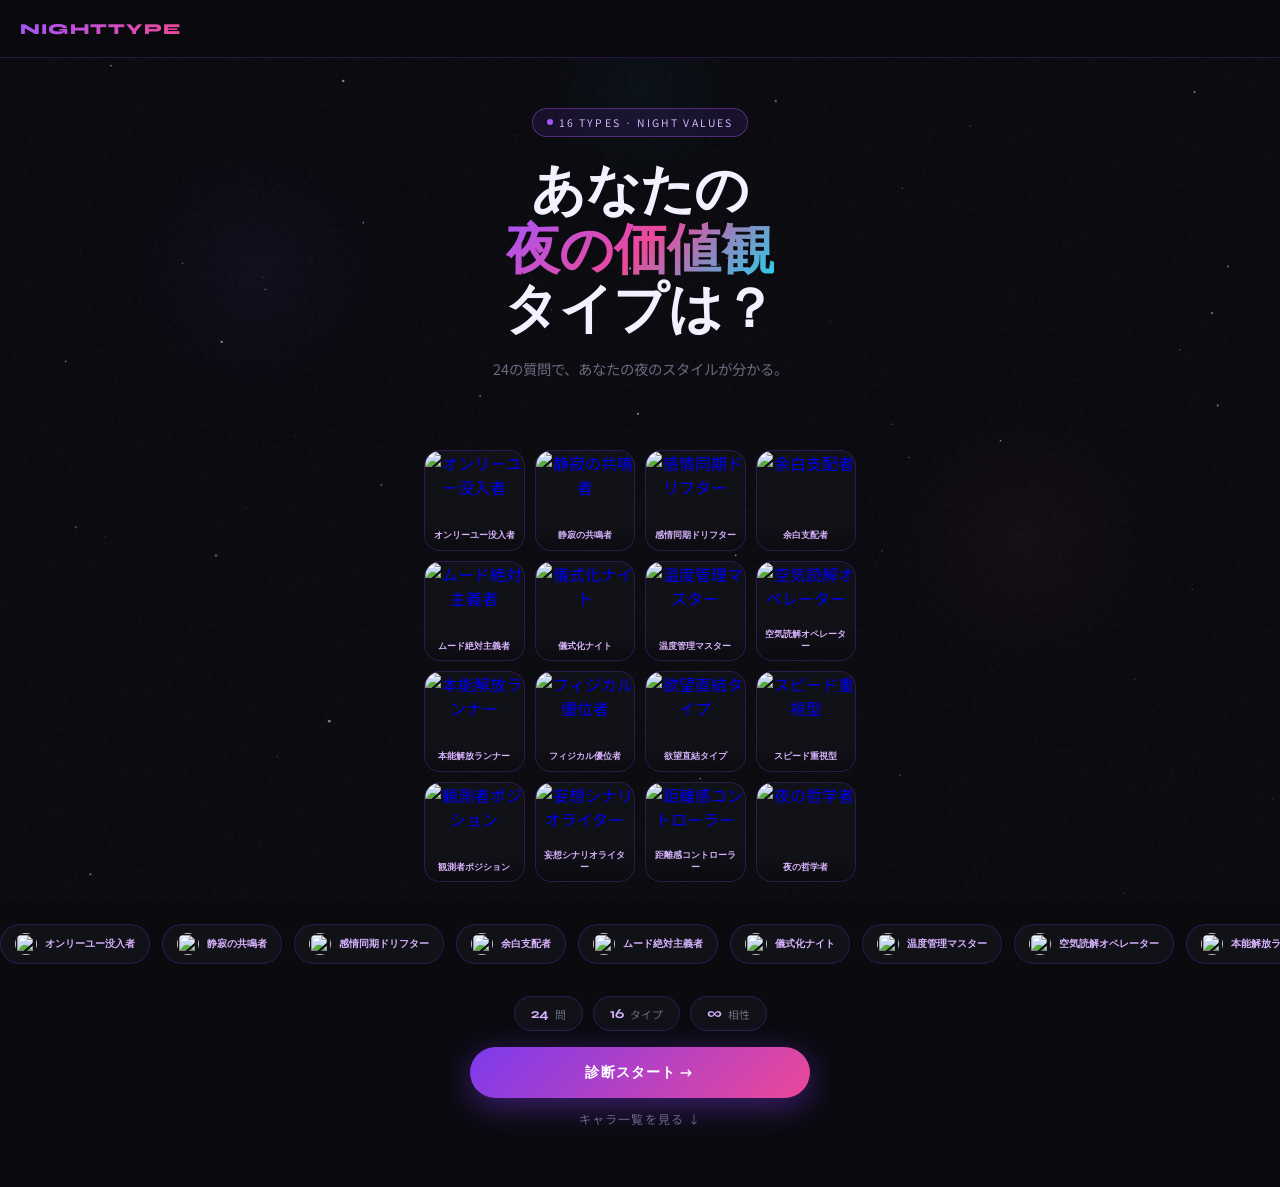
==== index.html @ 475c75c5 "Add files via upload" ====
<!DOCTYPE html>
<html lang="ja">
<head>
  <meta charset="UTF-8"/>
  <link rel="icon" href="./favicon.svg" type="image/svg+xml"/>

  <meta name="viewport" content="width=device-width, initial-scale=1.0"/>
  <title>ナイトタイプ診断</title>
    <!-- OGP -->
  <meta property="og:title" content="ナイトタイプ診断 | NightType"/>
  <meta property="og:description" content="24の質問であなたの夜のスタイルが分かる。16タイプの中からぴったりの答えを見つけよう。"/>
  <meta property="og:type" content="website"/>
  <meta property="og:url" content="https://nighttype.jp"/>
  <meta property="og:image" content="https://nighttype.jp/images/A1.png"/>
  <meta name="twitter:card" content="summary_large_image"/>
  <meta name="twitter:title" content="ナイトタイプ診断 | NightType"/>
  <meta name="twitter:description" content="24の質問であなたの夜のスタイルが分かる。"/>
  <meta name="twitter:image" content="https://nighttype.jp/images/A1.png"/>
  <link rel="stylesheet" href="./style.css"/>
  <style>
    /* ─ Hero layout ─ */
    .home-hero { padding: 32px 20px 0; text-align:center; display:flex; flex-direction:column; align-items:center; }

    /* ─ Floating chars grid behind hero ─ */
    .float-grid {
      display:grid; grid-template-columns:repeat(4,1fr); gap:10px;
      width:100%; max-width:440px; margin:28px auto 0; padding:0 4px;
    }
    .float-card {
      border-radius:16px; overflow:hidden; position:relative;
      border:1px solid var(--border);
      background:var(--surface);
      animation: floatUp 3s ease-in-out infinite;
      cursor:pointer; text-decoration:none;
      display:block;
    }
    .float-card:nth-child(2n)   { animation-delay:0.4s; }
    .float-card:nth-child(3n)   { animation-delay:0.8s; }
    .float-card:nth-child(4n)   { animation-delay:1.2s; }
    .float-card:nth-child(5n)   { animation-delay:0.6s; }
    .float-card:nth-child(7n)   { animation-delay:1.0s; }
    @keyframes floatUp {
      0%,100% { transform:translateY(0); }
      50%      { transform:translateY(-6px); }
    }
    .float-card img { width:100%; aspect-ratio:1/1; object-fit:cover; display:block; }
    .float-card .fc-icon { width:100%; aspect-ratio:1/1; display:flex; align-items:center; justify-content:center; font-size:2.2rem; background:var(--surface2); }
    .float-card .fc-overlay {
      position:absolute; bottom:0; left:0; right:0;
      padding:6px 6px 8px;
      background:linear-gradient(transparent, rgba(10,10,15,0.92));
    }
    .float-card .fc-name { font-family:'Syne',sans-serif; font-weight:700; font-size:0.55rem; color:var(--purple-ll); line-height:1.3; }
    .float-card:hover { border-color:var(--purple-l); transform:translateY(-8px) scale(1.03) !important; box-shadow:0 12px 28px rgba(124,58,237,0.4); transition:all 0.2s; }

    /* ─ Marquee strip ─ */
    .marquee-wrap { overflow:hidden; width:100%; margin:24px 0 0; }
    .marquee-track { display:flex; gap:12px; animation:marquee 24s linear infinite; width:max-content; }
    .marquee-wrap:hover .marquee-track { animation-play-state:paused; }
    @keyframes marquee { from{transform:translateX(0)} to{transform:translateX(-50%)} }
    .mq-chip {
      flex-shrink:0; display:flex; align-items:center; gap:8px;
      padding:8px 14px; border-radius:999px;
      background:var(--surface); border:1px solid var(--border);
      font-size:0.68rem; color:var(--muted); white-space:nowrap;
    }
    .mq-chip img { width:22px; height:22px; border-radius:50%; object-fit:cover; }
    .mq-chip span { font-family:'Syne',sans-serif; font-size:0.62rem; color:var(--purple-ll); font-weight:700; }

    /* ─ Bottom CTA ─ */
    .home-cta {
      padding:32px 20px 60px; display:flex; flex-direction:column; align-items:center; gap:12px;
    }
    .stat-row { display:flex; gap:10px; margin-bottom:4px; }
    .stat-pill {
      padding:8px 16px; border-radius:999px;
      background:var(--surface); border:1px solid var(--border);
      font-size:0.68rem; color:var(--muted); display:flex; align-items:center; gap:6px;
    }
    .stat-pill b { font-family:'Syne',sans-serif; color:var(--purple-ll); font-size:0.85rem; }
  </style>
  <!-- Google Analytics (GA_MEASUREMENT_IDをご自身のIDに置き換えてください) -->
  <script async src="https://www.googletagmanager.com/gtag/js?id=GA_MEASUREMENT_ID"></script>
  <script>
    window.dataLayer = window.dataLayer || [];
    function gtag(){dataLayer.push(arguments);}
    gtag('js', new Date());
    gtag('config', 'GA_MEASUREMENT_ID');
  </script>
</head>
<body>
<canvas id="bg-canvas"></canvas>
<div class="noise"></div>

<nav class="navbar">
  <a href="index.html" class="nav-logo">NightType</a>
  <button class="hamburger" id="hamburger"><span></span><span></span><span></span></button>
</nav>
<div class="drawer" id="drawer">
  <a href="index.html" class="active"><span class="icon">🏠</span>ホーム</a>
  <a href="quiz.html"><span class="icon">🌙</span>診断する</a>
  <a href="characters.html"><span class="icon">🎴</span>キャラ一覧</a>
  <a href="compat.html"><span class="icon">💜</span>相性チェック</a>
  <a href="matrix.html"><span class="icon">📊</span>相性マトリクス</a>
</div>
<div class="drawer-overlay" id="drawer-overlay"></div>

<div class="page">
  <!-- HERO -->
  <div class="home-hero">
    <div class="hero-badge" style="opacity:0;animation:popIn 0.6s ease 0.1s forwards">
      <div class="dot"></div>16 Types · Night Values
    </div>
    <h1 class="hero-title" style="opacity:0;animation:popIn 0.6s ease 0.25s forwards">
      あなたの<br><span class="grad">夜の価値観</span><br>タイプは？
    </h1>
    <p class="hero-sub" style="opacity:0;animation:popIn 0.6s ease 0.4s forwards">
      24の質問で、あなたの夜のスタイルが分かる。
    </p>

    <!-- 4×4 キャラグリッド -->
    <div class="float-grid" id="floatGrid" style="opacity:0;animation:popIn 0.7s ease 0.5s forwards"></div>
  </div>

  <!-- マーキー -->
  <div class="marquee-wrap" id="marqueeWrap" style="opacity:0;animation:popIn 0.6s ease 0.9s forwards"></div>

  <!-- CTA -->
  <div class="home-cta" style="opacity:0;animation:popIn 0.6s ease 1.0s forwards">
    <div class="stat-row">
      <div class="stat-pill"><b>24</b>問</div>
      <div class="stat-pill"><b>16</b>タイプ</div>
      <div class="stat-pill"><b>∞</b>相性</div>
    </div>
    <a href="quiz.html" class="hero-btn" style="width:100%;max-width:340px;text-align:center;display:block">
      診断スタート →
    </a>
    <a href="characters.html" style="font-size:0.75rem;color:var(--muted);text-decoration:none;letter-spacing:0.1em">
      キャラ一覧を見る ↓
    </a>
  </div>
</div>

<script src="./types.js"></script>
<script src="./common.js"></script>
<script>
const keys = Object.keys(types);

// 4×4 フロートグリッド（16枚全部）
const grid = document.getElementById('floatGrid');
keys.forEach(k => {
  const d = types[k];
  const a = document.createElement('a');
  a.className = 'float-card';
  a.href = 'characters.html#'+k;
  a.innerHTML = d.image
    ? `<img src="${d.image}" alt="${d.name}" loading="lazy"/>
       <div class="fc-overlay"><div class="fc-name">${d.name}</div></div>`
    : `<div class="fc-icon">${d.icon}</div>
       <div class="fc-overlay"><div class="fc-name">${d.name}</div></div>`;
  grid.appendChild(a);
});

// マーキー（2周）
const wrap = document.getElementById('marqueeWrap');
const track = document.createElement('div');
track.className = 'marquee-track';
[...keys,...keys].forEach(k => {
  const d = types[k];
  const chip = document.createElement('a');
  chip.className = 'mq-chip';
  chip.href = 'characters.html#'+k;
  chip.style.textDecoration = 'none';
  chip.innerHTML = d.image
    ? `<img src="${d.image}" alt=""><span>${d.name}</span>`
    : `<span style="font-size:1rem">${d.icon}</span><span>${d.name}</span>`;
  track.appendChild(chip);
});
wrap.appendChild(track);
</script>
</body>
</html>
---- style.css ----
@import url('https://fonts.googleapis.com/css2?family=Syne:wght@400;600;700;800&family=Noto+Sans+JP:wght@300;400;500&display=swap');

*, *::before, *::after { box-sizing: border-box; margin: 0; padding: 0; }

:root {
  --bg:       #0a0a0f;
  --surface:  #111118;
  --surface2: #18181f;
  --purple:   #7c3aed;
  --purple-l: #a855f7;
  --purple-ll:#d8b4fe;
  --pink:     #ec4899;
  --pink-l:   #f9a8d4;
  --cyan:     #22d3ee;
  --white:    #f4f0ff;
  --muted:    #6b6880;
  --border:   rgba(124,58,237,0.25);
  --glow:     rgba(124,58,237,0.35);
}

html, body { height: 100%; scroll-behavior: smooth; }

body {
  font-family: 'Noto Sans JP', sans-serif;
  background: var(--bg);
  color: var(--white);
  min-height: 100vh;
  overflow-x: hidden;
}

/* ── Scrollbar ── */
::-webkit-scrollbar { width: 4px; }
::-webkit-scrollbar-track { background: var(--bg); }
::-webkit-scrollbar-thumb { background: var(--purple); border-radius: 2px; }

/* ── Canvas BG ── */
#bg-canvas {
  position: fixed; inset: 0; z-index: 0; pointer-events: none;
}

/* ── Noise overlay ── */
.noise {
  position: fixed; inset: 0; z-index: 1; pointer-events: none; opacity: 0.03;
  background-image: url("data:image/svg+xml,%3Csvg viewBox='0 0 200 200' xmlns='http://www.w3.org/2000/svg'%3E%3Cfilter id='n'%3E%3CfeTurbulence type='fractalNoise' baseFrequency='0.9' numOctaves='4' stitchTiles='stitch'/%3E%3C/filter%3E%3Crect width='100%25' height='100%25' filter='url(%23n)'/%3E%3C/svg%3E");
}

/* ════════════════════════════
   NAVBAR
════════════════════════════ */
.navbar {
  position: fixed; top: 0; left: 0; right: 0; z-index: 100;
  display: flex; align-items: center; justify-content: space-between;
  padding: 0 20px; height: 58px;
  background: rgba(10,10,15,0.85);
  backdrop-filter: blur(16px);
  border-bottom: 1px solid var(--border);
}

.nav-logo {
  font-family: 'Syne', sans-serif; font-weight: 800; font-size: 0.95rem;
  letter-spacing: 0.08em; text-transform: uppercase;
  background: linear-gradient(90deg, var(--purple-l), var(--pink));
  -webkit-background-clip: text; -webkit-text-fill-color: transparent;
  text-decoration: none;
}

.hamburger {
  display: flex; flex-direction: column; justify-content: center; gap: 5px;
  width: 36px; height: 36px; cursor: pointer; padding: 4px;
  background: none; border: none;
}
.hamburger span {
  display: block; height: 2px; border-radius: 2px;
  background: var(--purple-ll);
  transition: all 0.3s ease;
  transform-origin: center;
}
.hamburger.open span:nth-child(1) { transform: translateY(7px) rotate(45deg); }
.hamburger.open span:nth-child(2) { opacity: 0; transform: scaleX(0); }
.hamburger.open span:nth-child(3) { transform: translateY(-7px) rotate(-45deg); }

/* Drawer */
.drawer {
  position: fixed; top: 58px; right: 0; bottom: 0;
  width: min(280px, 80vw); z-index: 99;
  background: rgba(17,17,24,0.97);
  backdrop-filter: blur(20px);
  border-left: 1px solid var(--border);
  transform: translateX(100%);
  transition: transform 0.35s cubic-bezier(0.4,0,0.2,1);
  padding: 32px 24px;
  display: flex; flex-direction: column; gap: 8px;
}
.drawer.open { transform: translateX(0); }
.drawer-overlay {
  position: fixed; inset: 0; z-index: 98; background: rgba(0,0,0,0.5);
  opacity: 0; pointer-events: none; transition: opacity 0.3s;
}
.drawer-overlay.open { opacity: 1; pointer-events: all; }

.drawer a {
  display: flex; align-items: center; gap: 12px;
  padding: 14px 16px; border-radius: 10px;
  font-family: 'Syne', sans-serif; font-weight: 600; font-size: 0.9rem;
  letter-spacing: 0.05em; color: var(--white); text-decoration: none;
  transition: all 0.2s;
}
.drawer a:hover, .drawer a.active {
  background: rgba(124,58,237,0.2); color: var(--purple-ll);
}
.drawer a .icon { font-size: 1.1rem; width: 24px; text-align: center; }

/* ════════════════════════════
   PAGE WRAPPER
════════════════════════════ */
.page {
  position: relative; z-index: 2;
  padding-top: 58px; min-height: 100vh;
}

/* ════════════════════════════
   HOME PAGE
════════════════════════════ */
.home-hero {
  display: flex; flex-direction: column; align-items: center; justify-content: center;
  min-height: calc(100vh - 58px);
  padding: 40px 24px; text-align: center;
}

.hero-badge {
  display: inline-flex; align-items: center; gap: 6px;
  padding: 6px 14px; border-radius: 999px;
  border: 1px solid rgba(168,85,247,0.4);
  background: rgba(124,58,237,0.12);
  font-size: 0.65rem; letter-spacing: 0.2em; text-transform: uppercase;
  color: var(--purple-ll); margin-bottom: 24px;
  opacity: 0; animation: popIn 0.6s ease 0.2s forwards;
}
.hero-badge .dot {
  width: 6px; height: 6px; border-radius: 50%; background: var(--purple-l);
  animation: pulse 2s infinite;
}

.hero-title {
  font-family: 'Syne', sans-serif; font-weight: 800;
  font-size: clamp(2.2rem, 8vw, 3.4rem); line-height: 1.1;
  letter-spacing: -0.01em; margin-bottom: 16px;
  opacity: 0; animation: popIn 0.6s ease 0.35s forwards;
}
.hero-title .grad {
  background: linear-gradient(135deg, var(--purple-l) 0%, var(--pink) 50%, var(--cyan) 100%);
  -webkit-background-clip: text; -webkit-text-fill-color: transparent;
}

.hero-sub {
  font-size: 0.9rem; line-height: 1.8; color: var(--muted);
  max-width: 320px; margin-bottom: 40px;
  opacity: 0; animation: popIn 0.6s ease 0.5s forwards;
}

.hero-btn {
  display: inline-block; padding: 16px 40px; border-radius: 999px;
  background: linear-gradient(135deg, var(--purple), var(--pink));
  color: #fff; font-family: 'Syne', sans-serif; font-weight: 700;
  font-size: 0.9rem; letter-spacing: 0.08em; text-decoration: none;
  box-shadow: 0 8px 32px rgba(124,58,237,0.45);
  transition: all 0.25s ease;
  opacity: 0; animation: popIn 0.6s ease 0.65s forwards;
}
.hero-btn:hover {
  transform: translateY(-3px);
  box-shadow: 0 14px 40px rgba(124,58,237,0.6);
}

.hero-cards {
  display: flex; gap: 12px; margin-top: 48px; flex-wrap: wrap; justify-content: center;
  opacity: 0; animation: popIn 0.6s ease 0.8s forwards;
}
.hero-card {
  padding: 14px 18px; border-radius: 14px;
  background: var(--surface); border: 1px solid var(--border);
  font-size: 0.75rem; color: var(--muted);
  display: flex; align-items: center; gap: 8px;
}
.hero-card .num {
  font-family: 'Syne', sans-serif; font-weight: 700; font-size: 1.1rem; color: var(--purple-ll);
}

/* ════════════════════════════
   QUIZ PAGE
════════════════════════════ */
.quiz-wrap {
  max-width: 480px; margin: 0 auto;
  padding: 32px 20px 60px;
  display: flex; flex-direction: column; align-items: center;
}

.quiz-header {
  width: 100%; margin-bottom: 28px;
  opacity: 0; animation: popIn 0.5s ease 0.1s forwards;
}

.progress-top {
  display: flex; justify-content: space-between; align-items: center;
  font-size: 0.65rem; letter-spacing: 0.15em; text-transform: uppercase;
  color: var(--muted); margin-bottom: 10px;
}
.progress-num { font-family: 'Syne', sans-serif; color: var(--purple-ll); font-weight: 700; }

.progress-bar {
  width: 100%; height: 3px; background: rgba(255,255,255,0.06); border-radius: 999px; overflow: hidden;
}
.progress-fill {
  height: 100%;
  background: linear-gradient(90deg, var(--purple), var(--pink));
  border-radius: 999px;
  transition: width 0.5s cubic-bezier(0.4,0,0.2,1);
  position: relative;
}
.progress-fill::after {
  content: ''; position: absolute; right: 0; top: 50%; transform: translateY(-50%);
  width: 8px; height: 8px; border-radius: 50%;
  background: var(--pink);
  box-shadow: 0 0 10px var(--pink);
}

.q-card {
  width: 100%; border-radius: 20px;
  background: var(--surface);
  border: 1px solid var(--border);
  padding: 32px 24px; position: relative; overflow: hidden;
  opacity: 0; animation: popIn 0.5s ease 0.25s forwards;
}
.q-card::before {
  content: ''; position: absolute; top: 0; left: 0; right: 0; height: 2px;
  background: linear-gradient(90deg, var(--purple), var(--pink), var(--cyan));
}

.q-tag {
  display: inline-block; padding: 4px 10px; border-radius: 999px;
  background: rgba(124,58,237,0.18); border: 1px solid rgba(168,85,247,0.3);
  font-size: 0.6rem; letter-spacing: 0.2em; text-transform: uppercase;
  color: var(--purple-ll); margin-bottom: 18px;
}

#question {
  font-size: 1.15rem; line-height: 1.85; font-weight: 400; letter-spacing: 0.02em;
}

.q-deco {
  position: absolute; bottom: -20px; right: -20px;
  width: 100px; height: 100px; border-radius: 50%;
  background: radial-gradient(circle, rgba(124,58,237,0.12), transparent 70%);
  pointer-events: none;
}

.btn-group {
  width: 100%; display: flex; flex-direction: column; gap: 12px; margin-top: 20px;
  opacity: 0; animation: popIn 0.5s ease 0.4s forwards;
}

.btn-yes, .btn-no {
  width: 100%; padding: 18px; border-radius: 14px; border: none; cursor: pointer;
  font-family: 'Syne', sans-serif; font-weight: 700; font-size: 0.85rem;
  letter-spacing: 0.06em; transition: all 0.22s ease; position: relative; overflow: hidden;
}
.btn-yes {
  background: linear-gradient(135deg, var(--purple), var(--pink));
  color: #fff;
  box-shadow: 0 6px 24px rgba(124,58,237,0.4);
}
.btn-yes:hover { transform: translateY(-2px); box-shadow: 0 10px 32px rgba(124,58,237,0.55); }
.btn-no {
  background: var(--surface2); color: var(--muted);
  border: 1px solid rgba(255,255,255,0.08);
}
.btn-no:hover { color: var(--white); border-color: rgba(255,255,255,0.2); transform: translateY(-2px); }

/* ════════════════════════════
   RESULT PAGE
════════════════════════════ */
.result-wrap {
  max-width: 480px; margin: 0 auto;
  padding: 32px 20px 80px;
  display: flex; flex-direction: column; align-items: center;
}

.result-eyebrow {
  font-size: 0.62rem; letter-spacing: 0.3em; text-transform: uppercase;
  color: var(--purple-ll); margin-bottom: 20px;
  opacity: 0; animation: popIn 0.6s ease 0.1s forwards;
}

.result-illust {
  width: 140px; height: 140px; border-radius: 50%;
  display: flex; align-items: center; justify-content: center;
  font-size: 4.5rem; margin-bottom: 24px;
  border: 2px solid var(--border);
  background: radial-gradient(circle at 30% 30%, rgba(124,58,237,0.3), rgba(10,10,15,0.8));
  box-shadow: 0 0 40px rgba(124,58,237,0.3), inset 0 0 30px rgba(168,85,247,0.1);
  opacity: 0; animation: popIn 0.7s cubic-bezier(0.34,1.56,0.64,1) 0.3s forwards;
}

.result-card {
  width: 100%; border-radius: 20px;
  background: var(--surface); border: 1px solid var(--border);
  padding: 28px 22px; position: relative; overflow: hidden;
  opacity: 0; animation: popIn 0.6s ease 0.5s forwards;
}
.result-card::before {
  content: ''; position: absolute; top: 0; left: 0; right: 0; height: 2px;
  background: linear-gradient(90deg, var(--purple), var(--pink), var(--cyan));
}

.result-type-label { font-size: 0.6rem; letter-spacing: 0.25em; text-transform: uppercase; color: var(--muted); margin-bottom: 8px; }
.result-type-name {
  font-family: 'Syne', sans-serif; font-weight: 800;
  font-size: 1.9rem; line-height: 1.15; letter-spacing: -0.01em;
  background: linear-gradient(135deg, var(--purple-ll), var(--pink-l));
  -webkit-background-clip: text; -webkit-text-fill-color: transparent;
  margin-bottom: 16px;
}
.result-desc {
  font-size: 0.88rem; line-height: 1.85; color: #9d99b0;
  padding-top: 16px; border-top: 1px solid rgba(255,255,255,0.05);
}

.compat-block {
  width: 100%; margin-top: 16px; border-radius: 16px;
  background: var(--surface); border: 1px solid var(--border);
  padding: 20px 20px; overflow: hidden;
  opacity: 0; animation: popIn 0.6s ease 0.7s forwards;
}
.compat-title {
  font-family: 'Syne', sans-serif; font-size: 0.7rem; font-weight: 700;
  letter-spacing: 0.18em; text-transform: uppercase; margin-bottom: 14px;
  display: flex; align-items: center; gap: 8px;
}
.compat-title .dot-good { width: 8px; height: 8px; border-radius: 50%; background: var(--purple-l); box-shadow: 0 0 8px var(--purple); }
.compat-title .dot-bad  { width: 8px; height: 8px; border-radius: 50%; background: var(--pink); box-shadow: 0 0 8px var(--pink); }

.compat-list { list-style: none; display: flex; flex-direction: column; gap: 8px; }
.compat-list li {
  padding: 10px 14px; border-radius: 10px;
  background: var(--surface2); font-size: 0.82rem;
  display: flex; align-items: center; gap: 10px;
}
.compat-list li .ci { font-size: 1.1rem; }
.compat-list.good li { border-left: 3px solid var(--purple-l); }
.compat-list.bad  li { border-left: 3px solid var(--pink); }

.result-actions {
  width: 100%; display: flex; flex-direction: column; gap: 10px; margin-top: 16px;
  opacity: 0; animation: popIn 0.6s ease 0.9s forwards;
}
.btn-retry {
  width: 100%; padding: 17px; border-radius: 14px; border: 1px solid var(--border);
  background: transparent; color: var(--purple-ll);
  font-family: 'Syne', sans-serif; font-weight: 700; font-size: 0.82rem;
  letter-spacing: 0.08em; cursor: pointer; transition: all 0.22s;
}
.btn-retry:hover { background: rgba(124,58,237,0.15); transform: translateY(-1px); }

.btn-compat {
  width: 100%; padding: 17px; border-radius: 14px; border: none;
  background: linear-gradient(135deg, var(--purple), var(--pink));
  color: #fff; font-family: 'Syne', sans-serif; font-weight: 700;
  font-size: 0.82rem; letter-spacing: 0.08em; cursor: pointer;
  box-shadow: 0 6px 24px rgba(124,58,237,0.4); transition: all 0.22s;
  text-decoration: none; display: block; text-align: center;
}
.btn-compat:hover { transform: translateY(-2px); box-shadow: 0 10px 32px rgba(124,58,237,0.55); }

/* ════════════════════════════
   COMPAT PAGE
════════════════════════════ */
.compat-page {
  max-width: 480px; margin: 0 auto; padding: 32px 20px 80px;
}

.page-header {
  text-align: center; margin-bottom: 32px;
  opacity: 0; animation: popIn 0.6s ease 0.1s forwards;
}
.page-header h1 {
  font-family: 'Syne', sans-serif; font-weight: 800; font-size: 1.7rem;
  background: linear-gradient(135deg, var(--purple-l), var(--pink));
  -webkit-background-clip: text; -webkit-text-fill-color: transparent;
  margin-bottom: 8px;
}
.page-header p { font-size: 0.82rem; color: var(--muted); line-height: 1.7; }

.selector-label {
  font-size: 0.62rem; letter-spacing: 0.2em; text-transform: uppercase;
  color: var(--purple-ll); margin-bottom: 12px;
  opacity: 0; animation: popIn 0.6s ease 0.25s forwards;
}

.type-grid {
  display: grid; grid-template-columns: repeat(2, 1fr); gap: 10px; margin-bottom: 24px;
  opacity: 0; animation: popIn 0.6s ease 0.35s forwards;
}
.type-btn {
  padding: 14px 12px; border-radius: 12px; border: 1px solid var(--border);
  background: var(--surface); cursor: pointer; transition: all 0.2s;
  text-align: left; color: var(--white);
}
.type-btn:hover { border-color: var(--purple-l); background: rgba(124,58,237,0.12); }
.type-btn.selected { border-color: var(--purple-l); background: rgba(124,58,237,0.2); box-shadow: 0 0 16px rgba(124,58,237,0.25); }
.type-btn .tb-icon { font-size: 1.5rem; margin-bottom: 6px; display: block; }
.type-btn .tb-name { font-family: 'Syne', sans-serif; font-weight: 700; font-size: 0.78rem; display: block; margin-bottom: 2px; }
.type-btn .tb-desc { font-size: 0.68rem; color: var(--muted); line-height: 1.4; }

.compat-result {
  border-radius: 20px; background: var(--surface); border: 1px solid var(--border);
  padding: 24px 20px; display: none;
  opacity: 0; animation: popIn 0.5s ease forwards;
}
.compat-result.show { display: block; }
.compat-result::before {
  content: ''; display: block; height: 2px; margin: -24px -20px 20px;
  background: linear-gradient(90deg, var(--purple), var(--pink), var(--cyan));
}

.cr-pair {
  display: flex; align-items: center; justify-content: center; gap: 16px;
  margin-bottom: 20px;
}
.cr-type {
  display: flex; flex-direction: column; align-items: center; gap: 6px;
}
.cr-type .icon { font-size: 2.2rem; }
.cr-type .name { font-family: 'Syne', sans-serif; font-size: 0.72rem; font-weight: 700; color: var(--purple-ll); text-align: center; }
.cr-arrow { font-size: 1.4rem; color: var(--pink); }

.cr-score {
  text-align: center; margin-bottom: 20px;
}
.cr-score .hearts { font-size: 1.6rem; letter-spacing: 4px; margin-bottom: 6px; }
.cr-score .label {
  font-family: 'Syne', sans-serif; font-size: 0.7rem; letter-spacing: 0.15em;
  text-transform: uppercase; color: var(--muted);
}

.cr-comment {
  font-size: 0.85rem; line-height: 1.8; color: #9d99b0;
  padding: 16px; border-radius: 12px; background: var(--surface2);
  border-left: 3px solid var(--purple);
}

/* ════════════════════════════
   ANIMATIONS
════════════════════════════ */
@keyframes popIn {
  from { opacity: 0; transform: translateY(16px); }
  to   { opacity: 1; transform: translateY(0); }
}
@keyframes pulse {
  0%,100% { opacity: 1; transform: scale(1); }
  50%      { opacity: 0.5; transform: scale(0.8); }
}

.q-exit  { animation: qExit 0.2s ease forwards !important; }
.q-enter { animation: qEnter 0.28s ease forwards !important; }
@keyframes qExit  { to { opacity: 0; transform: translateX(-14px) scale(0.97); } }
@keyframes qEnter { from { opacity: 0; transform: translateX(14px) scale(0.97); } to { opacity: 1; transform: translateX(0) scale(1); } }

/* ════════════════════════════
   MOBILE
════════════════════════════ */
@media (max-width: 400px) {
  .hero-title { font-size: 2rem; }
  .type-grid { grid-template-columns: 1fr; }
}
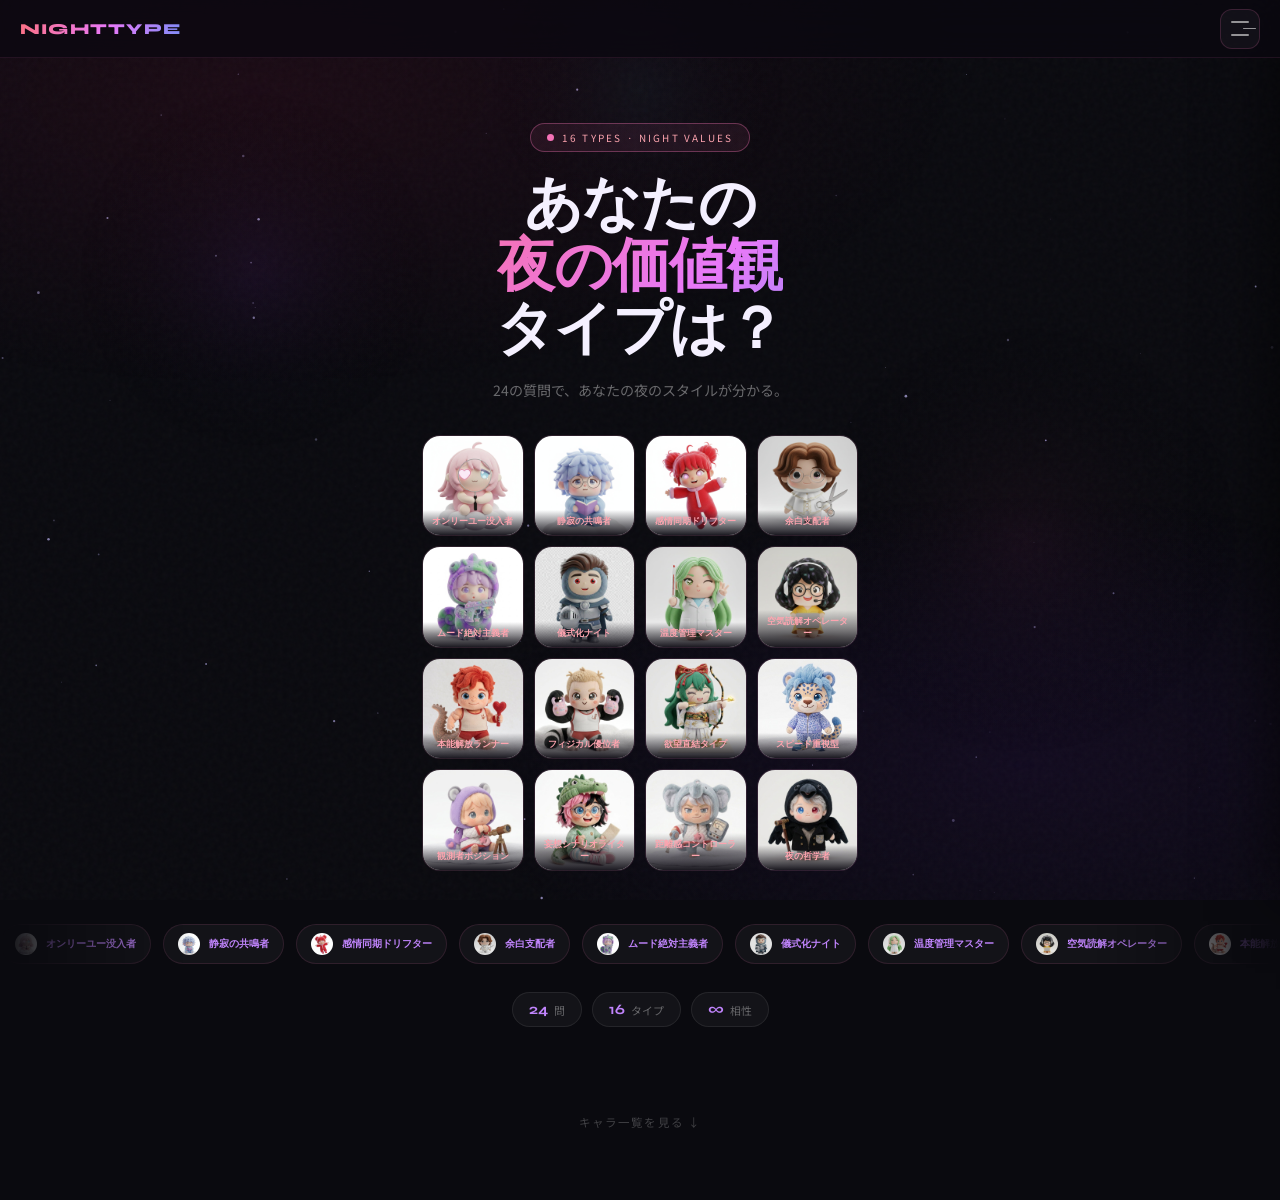
==== commit 7cbd0cfc: "Blue tones for NO buttons + center tap neutral + index dynamic quiz.html: - sb-1 (全く違う): indigo/blue" ====
--- a/index.html
+++ b/index.html
@@ -3,93 +3,249 @@
 <head>
   <meta charset="UTF-8"/>
   <link rel="icon" href="./favicon.svg" type="image/svg+xml"/>
-
   <meta name="viewport" content="width=device-width, initial-scale=1.0"/>
   <title>ナイトタイプ診断</title>
-    <!-- OGP -->
   <meta property="og:title" content="ナイトタイプ診断 | NightType"/>
   <meta property="og:description" content="24の質問であなたの夜のスタイルが分かる。16タイプの中からぴったりの答えを見つけよう。"/>
   <meta property="og:type" content="website"/>
-  <meta property="og:url" content="https://nighttype.jp"/>
   <meta property="og:image" content="https://nighttype.jp/images/A1.png"/>
   <meta name="twitter:card" content="summary_large_image"/>
-  <meta name="twitter:title" content="ナイトタイプ診断 | NightType"/>
-  <meta name="twitter:description" content="24の質問であなたの夜のスタイルが分かる。"/>
-  <meta name="twitter:image" content="https://nighttype.jp/images/A1.png"/>
   <link rel="stylesheet" href="./style.css"/>
   <style>
-    /* ─ Hero layout ─ */
-    .home-hero { padding: 32px 20px 0; text-align:center; display:flex; flex-direction:column; align-items:center; }
-
-    /* ─ Floating chars grid behind hero ─ */
+    /* ══ トップページ専用 ══ */
+
+    /* ── 背景 ── */
+    body { overflow-x: hidden; }
+    #bg-canvas { position:fixed;inset:0;z-index:0;pointer-events:none; }
+
+    /* 流れる光波 */
+    .flow-layer {
+      position: fixed; inset: 0; z-index: 0; pointer-events: none;
+      background:
+        radial-gradient(ellipse 100% 60% at 20% 10%, rgba(180,20,80,0.1) 0%, transparent 55%),
+        radial-gradient(ellipse 80%  55% at 80% 85%, rgba(90,20,180,0.1) 0%, transparent 55%);
+      animation: flowShift 12s ease-in-out infinite alternate;
+    }
+    @keyframes flowShift {
+      0%   { transform: scale(1)   translateY(0px);   opacity: 0.8; }
+      50%  { transform: scale(1.06) translateY(-18px); opacity: 1;   }
+      100% { transform: scale(0.98) translateY(10px);  opacity: 0.9; }
+    }
+
+    /* ── ナビ ── */
+    .navbar {
+      position:fixed;top:0;left:0;right:0;z-index:100;
+      display:flex;align-items:center;justify-content:space-between;
+      padding:0 20px;height:58px;
+      background:rgba(10,8,16,0.7);
+      backdrop-filter:blur(20px);
+      border-bottom:1px solid rgba(244,114,182,0.1);
+    }
+    .nav-logo {
+      font-family:'Syne',sans-serif;font-weight:800;font-size:0.95rem;
+      letter-spacing:0.08em;text-transform:uppercase;
+      background:linear-gradient(100deg,#fb7185,#e879f9 55%,#818cf8);
+      -webkit-background-clip:text;-webkit-text-fill-color:transparent;
+      text-decoration:none;
+    }
+
+    /* ── ページ本体 ── */
+    .page { position:relative;z-index:2;padding-top:58px;min-height:100vh; }
+
+    /* ── HERO ── */
+    .home-hero {
+      padding: 36px 20px 0;
+      text-align: center;
+      display: flex; flex-direction: column; align-items: center;
+    }
+
+    /* LIVE バッジ */
+    .hero-badge {
+      display:inline-flex;align-items:center;gap:8px;
+      padding:6px 16px;border-radius:999px;
+      border:1px solid rgba(244,114,182,0.35);
+      background:rgba(244,114,182,0.08);
+      font-size:0.62rem;letter-spacing:0.22em;text-transform:uppercase;
+      color:#fda4af;margin-bottom:22px;
+      opacity:0;animation:slideUp 0.7s cubic-bezier(0.4,0,0.2,1) 0.1s forwards;
+    }
+    .badge-pulse {
+      width:7px;height:7px;border-radius:50%;
+      background:#f472b6;
+      box-shadow:0 0 0 0 rgba(244,114,182,0.7);
+      animation:badgePulse 1.6s ease-in-out infinite;
+    }
+    @keyframes badgePulse{
+      0%  { box-shadow:0 0 0 0   rgba(244,114,182,0.7); transform:scale(1);   }
+      50% { box-shadow:0 0 0 8px rgba(244,114,182,0);   transform:scale(1.15);}
+      100%{ box-shadow:0 0 0 0   rgba(244,114,182,0);   transform:scale(1);   }
+    }
+
+    /* タイトル */
+    .hero-title {
+      font-family:'Syne',sans-serif;font-weight:800;
+      font-size:clamp(2.3rem,9vw,3.6rem);line-height:1.08;
+      letter-spacing:-0.02em;margin-bottom:16px;
+      opacity:0;animation:slideUp 0.7s cubic-bezier(0.4,0,0.2,1) 0.25s forwards;
+    }
+    .hero-title .grad {
+      background:linear-gradient(135deg,#f472b6 0%,#e879f9 40%,#818cf8 80%,#38bdf8 100%);
+      background-size:200% auto;
+      -webkit-background-clip:text;-webkit-text-fill-color:transparent;
+      animation:titleGrad 5s linear infinite;
+    }
+    @keyframes titleGrad{ 0%{background-position:0%} 100%{background-position:200%} }
+
+    .hero-sub {
+      font-size:0.88rem;line-height:1.85;
+      color:rgba(255,255,255,0.38);
+      max-width:300px;margin-bottom:32px;
+      opacity:0;animation:slideUp 0.7s cubic-bezier(0.4,0,0.2,1) 0.38s forwards;
+    }
+
+    @keyframes slideUp {
+      from{ opacity:0;transform:translateY(22px); }
+      to{   opacity:1;transform:translateY(0);    }
+    }
+
+    /* ── キャラグリッド ── */
     .float-grid {
-      display:grid; grid-template-columns:repeat(4,1fr); gap:10px;
-      width:100%; max-width:440px; margin:28px auto 0; padding:0 4px;
+      display:grid;grid-template-columns:repeat(4,1fr);gap:10px;
+      width:100%;max-width:440px;margin:0 auto 0;padding:0 2px;
+      opacity:0;animation:slideUp 0.8s cubic-bezier(0.4,0,0.2,1) 0.5s forwards;
     }
     .float-card {
-      border-radius:16px; overflow:hidden; position:relative;
-      border:1px solid var(--border);
-      background:var(--surface);
-      animation: floatUp 3s ease-in-out infinite;
-      cursor:pointer; text-decoration:none;
-      display:block;
-    }
-    .float-card:nth-child(2n)   { animation-delay:0.4s; }
-    .float-card:nth-child(3n)   { animation-delay:0.8s; }
-    .float-card:nth-child(4n)   { animation-delay:1.2s; }
-    .float-card:nth-child(5n)   { animation-delay:0.6s; }
-    .float-card:nth-child(7n)   { animation-delay:1.0s; }
+      border-radius:18px;overflow:hidden;position:relative;
+      border:1px solid rgba(244,114,182,0.1);
+      background:rgba(255,255,255,0.04);
+      animation:floatUp 4s ease-in-out infinite;
+      cursor:pointer;text-decoration:none;display:block;
+      transition:transform 0.25s cubic-bezier(0.34,1.56,0.64,1),
+                 box-shadow 0.25s,border-color 0.25s;
+    }
+    .float-card:nth-child(2n)  { animation-delay:0.5s; }
+    .float-card:nth-child(3n)  { animation-delay:1.1s; }
+    .float-card:nth-child(4n)  { animation-delay:1.6s; }
+    .float-card:nth-child(5n)  { animation-delay:0.8s; }
+    .float-card:nth-child(7n)  { animation-delay:1.3s; }
+    .float-card:nth-child(11n) { animation-delay:2.0s; }
     @keyframes floatUp {
-      0%,100% { transform:translateY(0); }
-      50%      { transform:translateY(-6px); }
-    }
-    .float-card img { width:100%; aspect-ratio:1/1; object-fit:cover; display:block; }
-    .float-card .fc-icon { width:100%; aspect-ratio:1/1; display:flex; align-items:center; justify-content:center; font-size:2.2rem; background:var(--surface2); }
+      0%,100%{ transform:translateY(0); }
+      50%    { transform:translateY(-8px); }
+    }
+    .float-card img { width:100%;aspect-ratio:1/1;object-fit:cover;display:block; }
+    .float-card .fc-icon {
+      width:100%;aspect-ratio:1/1;display:flex;
+      align-items:center;justify-content:center;
+      font-size:2rem;background:rgba(255,255,255,0.03);
+    }
     .float-card .fc-overlay {
-      position:absolute; bottom:0; left:0; right:0;
+      position:absolute;bottom:0;left:0;right:0;
       padding:6px 6px 8px;
-      background:linear-gradient(transparent, rgba(10,10,15,0.92));
-    }
-    .float-card .fc-name { font-family:'Syne',sans-serif; font-weight:700; font-size:0.55rem; color:var(--purple-ll); line-height:1.3; }
-    .float-card:hover { border-color:var(--purple-l); transform:translateY(-8px) scale(1.03) !important; box-shadow:0 12px 28px rgba(124,58,237,0.4); transition:all 0.2s; }
-
-    /* ─ Marquee strip ─ */
-    .marquee-wrap { overflow:hidden; width:100%; margin:24px 0 0; }
-    .marquee-track { display:flex; gap:12px; animation:marquee 24s linear infinite; width:max-content; }
+      background:linear-gradient(transparent,rgba(10,8,16,0.92));
+    }
+    .float-card .fc-name {
+      font-family:'Syne',sans-serif;font-weight:700;
+      font-size:0.54rem;color:#fda4af;line-height:1.3;
+    }
+    .float-card:hover {
+      border-color:rgba(244,114,182,0.5);
+      transform:translateY(-10px) scale(1.04) !important;
+      box-shadow:0 14px 36px rgba(190,24,93,0.35),0 0 0 1px rgba(244,114,182,0.3);
+    }
+
+    /* ── マーキー ── */
+    .marquee-wrap {
+      overflow:hidden;width:100%;
+      margin:24px 0 0;
+      opacity:0;animation:slideUp 0.7s cubic-bezier(0.4,0,0.2,1) 0.9s forwards;
+      -webkit-mask-image:linear-gradient(90deg,transparent,black 15%,black 85%,transparent);
+              mask-image:linear-gradient(90deg,transparent,black 15%,black 85%,transparent);
+    }
+    .marquee-track {
+      display:flex;gap:12px;
+      animation:marquee 28s linear infinite;
+      width:max-content;
+    }
     .marquee-wrap:hover .marquee-track { animation-play-state:paused; }
-    @keyframes marquee { from{transform:translateX(0)} to{transform:translateX(-50%)} }
+    @keyframes marquee{ from{transform:translateX(0)} to{transform:translateX(-50%)} }
     .mq-chip {
-      flex-shrink:0; display:flex; align-items:center; gap:8px;
-      padding:8px 14px; border-radius:999px;
-      background:var(--surface); border:1px solid var(--border);
-      font-size:0.68rem; color:var(--muted); white-space:nowrap;
-    }
-    .mq-chip img { width:22px; height:22px; border-radius:50%; object-fit:cover; }
-    .mq-chip span { font-family:'Syne',sans-serif; font-size:0.62rem; color:var(--purple-ll); font-weight:700; }
-
-    /* ─ Bottom CTA ─ */
+      flex-shrink:0;display:flex;align-items:center;gap:9px;
+      padding:8px 14px;border-radius:999px;
+      background:rgba(255,255,255,0.04);
+      border:1px solid rgba(244,114,182,0.12);
+      font-size:0.68rem;color:rgba(255,255,255,0.35);white-space:nowrap;
+      transition:all 0.2s;cursor:pointer;text-decoration:none;
+    }
+    .mq-chip:hover{ border-color:rgba(244,114,182,0.4);background:rgba(244,114,182,0.06);color:#fda4af; }
+    .mq-chip img { width:22px;height:22px;border-radius:50%;object-fit:cover; }
+    .mq-chip span { font-family:'Syne',sans-serif;font-size:0.62rem;color:#c084fc;font-weight:700; }
+
+    /* ── CTA ── */
     .home-cta {
-      padding:32px 20px 60px; display:flex; flex-direction:column; align-items:center; gap:12px;
-    }
-    .stat-row { display:flex; gap:10px; margin-bottom:4px; }
+      padding:28px 20px 70px;
+      display:flex;flex-direction:column;align-items:center;gap:14px;
+      opacity:0;animation:slideUp 0.7s cubic-bezier(0.4,0,0.2,1) 1.0s forwards;
+    }
+
+    /* スタット行 */
+    .stat-row { display:flex;gap:10px;margin-bottom:2px; }
     .stat-pill {
-      padding:8px 16px; border-radius:999px;
-      background:var(--surface); border:1px solid var(--border);
-      font-size:0.68rem; color:var(--muted); display:flex; align-items:center; gap:6px;
-    }
-    .stat-pill b { font-family:'Syne',sans-serif; color:var(--purple-ll); font-size:0.85rem; }
+      padding:8px 16px;border-radius:999px;
+      background:rgba(255,255,255,0.04);
+      border:1px solid rgba(255,255,255,0.08);
+      font-size:0.68rem;color:rgba(255,255,255,0.35);
+      display:flex;align-items:center;gap:6px;
+    }
+    .stat-pill b { font-family:'Syne',sans-serif;color:#c084fc;font-size:0.9rem; }
+
+    /* メインCTAボタン */
+    .hero-btn {
+      display:block;width:100%;max-width:340px;
+      padding:18px 40px;border-radius:999px;
+      background:linear-gradient(135deg,#be185d,#f472b6 45%,#c084fc 80%,#818cf8);
+      background-size:200% auto;
+      color:#fff;font-family:'Syne',sans-serif;font-weight:800;
+      font-size:0.95rem;letter-spacing:0.08em;text-decoration:none;text-align:center;
+      box-shadow:0 8px 40px rgba(190,24,93,0.45),0 0 0 1px rgba(244,114,182,0.3) inset;
+      transition:all 0.3s ease;
+      animation:btnGrad 5s linear infinite,heroBtnPulse 2.5s ease-in-out infinite;
+      position:relative;overflow:hidden;
+    }
+    .hero-btn::before {
+      content:'';position:absolute;inset:0;border-radius:inherit;
+      background:linear-gradient(135deg,rgba(255,255,255,0.18),transparent 50%);
+      pointer-events:none;
+    }
+    @keyframes btnGrad{ 0%{background-position:0%} 100%{background-position:200%} }
+    @keyframes heroBtnPulse{
+      0%,100%{ box-shadow:0 8px 40px rgba(190,24,93,0.45),0 0 0 1px rgba(244,114,182,0.3) inset; }
+      50%    { box-shadow:0 12px 55px rgba(190,24,93,0.65),0 0 0 1px rgba(244,114,182,0.5) inset,0 0 40px rgba(192,132,252,0.2); }
+    }
+    .hero-btn:hover {
+      transform:translateY(-4px) scale(1.02);
+      box-shadow:0 18px 60px rgba(190,24,93,0.65),0 0 60px rgba(192,132,252,0.25);
+    }
+
+    .sub-link {
+      font-size:0.72rem;color:rgba(255,255,255,0.22);
+      text-decoration:none;letter-spacing:0.1em;
+      transition:color 0.2s;
+    }
+    .sub-link:hover{ color:rgba(244,114,182,0.6); }
+
+    /* ── 流れるハート ── */
+    #heartCanvas {
+      position:fixed;inset:0;z-index:1;pointer-events:none;
+    }
   </style>
-  <!-- Google Analytics (GA_MEASUREMENT_IDをご自身のIDに置き換えてください) -->
   <script async src="https://www.googletagmanager.com/gtag/js?id=GA_MEASUREMENT_ID"></script>
-  <script>
-    window.dataLayer = window.dataLayer || [];
-    function gtag(){dataLayer.push(arguments);}
-    gtag('js', new Date());
-    gtag('config', 'GA_MEASUREMENT_ID');
-  </script>
+  <script>window.dataLayer=window.dataLayer||[];function gtag(){dataLayer.push(arguments);}gtag('js',new Date());gtag('config','GA_MEASUREMENT_ID');</script>
 </head>
 <body>
 <canvas id="bg-canvas"></canvas>
+<canvas id="heartCanvas"></canvas>
+<div class="flow-layer"></div>
 <div class="noise"></div>
 
 <nav class="navbar">
@@ -108,51 +264,45 @@
 <div class="page">
   <!-- HERO -->
   <div class="home-hero">
-    <div class="hero-badge" style="opacity:0;animation:popIn 0.6s ease 0.1s forwards">
-      <div class="dot"></div>16 Types · Night Values
+    <div class="hero-badge">
+      <div class="badge-pulse"></div>
+      16 Types · Night Values
     </div>
-    <h1 class="hero-title" style="opacity:0;animation:popIn 0.6s ease 0.25s forwards">
+    <h1 class="hero-title">
       あなたの<br><span class="grad">夜の価値観</span><br>タイプは？
     </h1>
-    <p class="hero-sub" style="opacity:0;animation:popIn 0.6s ease 0.4s forwards">
-      24の質問で、あなたの夜のスタイルが分かる。
-    </p>
-
-    <!-- 4×4 キャラグリッド -->
-    <div class="float-grid" id="floatGrid" style="opacity:0;animation:popIn 0.7s ease 0.5s forwards"></div>
+    <p class="hero-sub">24の質問で、あなたの夜のスタイルが分かる。</p>
+
+    <!-- キャラグリッド -->
+    <div class="float-grid" id="floatGrid"></div>
   </div>
 
   <!-- マーキー -->
-  <div class="marquee-wrap" id="marqueeWrap" style="opacity:0;animation:popIn 0.6s ease 0.9s forwards"></div>
+  <div class="marquee-wrap" id="marqueeWrap"></div>
 
   <!-- CTA -->
-  <div class="home-cta" style="opacity:0;animation:popIn 0.6s ease 1.0s forwards">
+  <div class="home-cta">
     <div class="stat-row">
       <div class="stat-pill"><b>24</b>問</div>
       <div class="stat-pill"><b>16</b>タイプ</div>
       <div class="stat-pill"><b>∞</b>相性</div>
     </div>
-    <a href="quiz.html" class="hero-btn" style="width:100%;max-width:340px;text-align:center;display:block">
-      診断スタート →
-    </a>
-    <a href="characters.html" style="font-size:0.75rem;color:var(--muted);text-decoration:none;letter-spacing:0.1em">
-      キャラ一覧を見る ↓
-    </a>
+    <a href="quiz.html" class="hero-btn">診断スタート →</a>
+    <a href="characters.html" class="sub-link">キャラ一覧を見る ↓</a>
   </div>
 </div>
 
 <script src="./types.js"></script>
 <script src="./common.js"></script>
 <script>
+/* ── キャラグリッド ── */
 const keys = Object.keys(types);
-
-// 4×4 フロートグリッド（16枚全部）
 const grid = document.getElementById('floatGrid');
 keys.forEach(k => {
   const d = types[k];
   const a = document.createElement('a');
   a.className = 'float-card';
-  a.href = 'characters.html#'+k;
+  a.href = 'characters.html#' + k;
   a.innerHTML = d.image
     ? `<img src="${d.image}" alt="${d.name}" loading="lazy"/>
        <div class="fc-overlay"><div class="fc-name">${d.name}</div></div>`
@@ -161,22 +311,72 @@
   grid.appendChild(a);
 });
 
-// マーキー（2周）
-const wrap = document.getElementById('marqueeWrap');
+/* ── マーキー ── */
+const wrap  = document.getElementById('marqueeWrap');
 const track = document.createElement('div');
 track.className = 'marquee-track';
 [...keys,...keys].forEach(k => {
   const d = types[k];
   const chip = document.createElement('a');
   chip.className = 'mq-chip';
-  chip.href = 'characters.html#'+k;
-  chip.style.textDecoration = 'none';
+  chip.href = 'characters.html#' + k;
   chip.innerHTML = d.image
     ? `<img src="${d.image}" alt=""><span>${d.name}</span>`
     : `<span style="font-size:1rem">${d.icon}</span><span>${d.name}</span>`;
   track.appendChild(chip);
 });
 wrap.appendChild(track);
+
+/* ── 流れるハート＆パーティクル ── */
+(function(){
+  const c  = document.getElementById('heartCanvas');
+  const cx = c.getContext('2d');
+  let W, H;
+  function resize(){ W=c.width=innerWidth; H=c.height=innerHeight; }
+  resize(); addEventListener('resize', resize);
+
+  // パーティクル（星＋小円）
+  const HEARTS = ['♡','·','✦','✧','·','♡'];
+  let pts = [];
+
+  function spawn(){
+    const x = Math.random() * W;
+    pts.push({
+      x, y: H + 20,
+      vx: (Math.random()-0.5)*0.6,
+      vy: -(0.55 + Math.random()*0.9),
+      size: 8 + Math.random()*14,
+      alpha: 0,
+      life: 0, maxLife: 180 + Math.random()*120,
+      ch: HEARTS[Math.floor(Math.random()*HEARTS.length)],
+      hue: Math.random()<0.5 ? 330+Math.random()*30 : 260+Math.random()*40,
+    });
+  }
+
+  let frame=0;
+  function draw(){
+    cx.clearRect(0,0,W,H);
+    frame++;
+    if(frame%55===0) spawn();  // スポーン間隔
+
+    pts = pts.filter(p=>p.life<p.maxLife);
+    pts.forEach(p=>{
+      p.x += p.vx;
+      p.y += p.vy;
+      p.life++;
+      // フェードイン/アウト
+      const t = p.life/p.maxLife;
+      p.alpha = t < 0.15 ? t/0.15 : t > 0.75 ? (1-t)/0.25 : 1;
+      cx.globalAlpha = p.alpha * 0.35;
+      cx.font = `${p.size}px serif`;
+      cx.fillStyle = `hsl(${p.hue},85%,75%)`;
+      cx.fillText(p.ch, p.x, p.y);
+    });
+    cx.globalAlpha = 1;
+    requestAnimationFrame(draw);
+  }
+  draw();
+})();
 </script>
 </body>
 </html>
--- a/style.css
+++ b/style.css
@@ -64,51 +64,175 @@
   text-decoration: none;
 }
 
+/* ── Hamburger button ── */
 .hamburger {
-  display: flex; flex-direction: column; justify-content: center; gap: 5px;
-  width: 36px; height: 36px; cursor: pointer; padding: 4px;
-  background: none; border: none;
+  display: flex; flex-direction: column; justify-content: center; align-items: center;
+  gap: 5px;
+  width: 40px; height: 40px; cursor: pointer;
+  background: rgba(255,255,255,0.04);
+  border: 1.5px solid rgba(244,114,182,0.18);
+  border-radius: 12px;
+  transition: border-color 0.25s, background 0.25s, box-shadow 0.25s;
+  flex-shrink: 0;
+}
+.hamburger:hover {
+  border-color: rgba(244,114,182,0.45);
+  background: rgba(244,114,182,0.06);
+  box-shadow: 0 0 16px rgba(244,114,182,0.15);
+}
+.hamburger.open {
+  border-color: rgba(244,114,182,0.6);
+  background: rgba(244,114,182,0.08);
+  box-shadow: 0 0 20px rgba(244,114,182,0.22);
 }
 .hamburger span {
-  display: block; height: 2px; border-radius: 2px;
-  background: var(--purple-ll);
-  transition: all 0.3s ease;
+  display: block; border-radius: 2px;
+  background: rgba(255,255,255,0.55);
+  transition: all 0.32s cubic-bezier(0.4,0,0.2,1);
   transform-origin: center;
 }
-.hamburger.open span:nth-child(1) { transform: translateY(7px) rotate(45deg); }
+.hamburger span:nth-child(1) { width: 18px; height: 1.5px; }
+.hamburger span:nth-child(2) { width: 13px; height: 1.5px; align-self: flex-end; margin-right: 3px; }
+.hamburger span:nth-child(3) { width: 18px; height: 1.5px; }
+.hamburger:hover span { background: rgba(249,168,212,0.9); }
+.hamburger.open span:nth-child(1) { transform: translateY(6.5px) rotate(45deg); width: 18px; background: #fda4af; }
 .hamburger.open span:nth-child(2) { opacity: 0; transform: scaleX(0); }
-.hamburger.open span:nth-child(3) { transform: translateY(-7px) rotate(-45deg); }
-
-/* Drawer */
+.hamburger.open span:nth-child(3) { transform: translateY(-6.5px) rotate(-45deg); width: 18px; background: #fda4af; }
+
+/* ── Drawer ── */
 .drawer {
-  position: fixed; top: 58px; right: 0; bottom: 0;
-  width: min(280px, 80vw); z-index: 99;
-  background: rgba(17,17,24,0.97);
-  backdrop-filter: blur(20px);
-  border-left: 1px solid var(--border);
+  position: fixed; top: 0; right: 0; bottom: 0;
+  width: min(300px, 82vw); z-index: 99;
+  display: flex; flex-direction: column;
   transform: translateX(100%);
-  transition: transform 0.35s cubic-bezier(0.4,0,0.2,1);
-  padding: 32px 24px;
-  display: flex; flex-direction: column; gap: 8px;
+  transition: transform 0.38s cubic-bezier(0.4,0,0.2,1);
+  /* layered bg */
+  background:
+    linear-gradient(160deg, rgba(180,20,80,0.06) 0%, transparent 45%),
+    linear-gradient(200deg, rgba(90,20,160,0.08) 60%, transparent 100%),
+    rgba(10,8,18,0.97);
+  backdrop-filter: blur(32px); -webkit-backdrop-filter: blur(32px);
+  border-left: 1px solid rgba(244,114,182,0.12);
+  /* gradient left-edge glow */
+  box-shadow: -4px 0 60px rgba(0,0,0,0.6), inset 1px 0 0 rgba(244,114,182,0.06);
 }
 .drawer.open { transform: translateX(0); }
 .drawer-overlay {
-  position: fixed; inset: 0; z-index: 98; background: rgba(0,0,0,0.5);
-  opacity: 0; pointer-events: none; transition: opacity 0.3s;
+  position: fixed; inset: 0; z-index: 98;
+  background: rgba(0,0,0,0.65);
+  backdrop-filter: blur(4px); -webkit-backdrop-filter: blur(4px);
+  opacity: 0; pointer-events: none; transition: opacity 0.35s;
 }
 .drawer-overlay.open { opacity: 1; pointer-events: all; }
 
+/* Drawer top accent line */
+.drawer::before {
+  content: '';
+  display: block; height: 2px; flex-shrink: 0;
+  background: linear-gradient(90deg, transparent, #f472b6 30%, #c084fc 70%, transparent);
+}
+
+/* Drawer inner scroll area */
+.drawer-inner {
+  flex: 1; display: flex; flex-direction: column;
+  padding: 0 20px 32px; overflow-y: auto;
+}
+
+/* Drawer brand header */
+.drawer-brand {
+  padding: 28px 0 24px;
+  border-bottom: 1px solid rgba(255,255,255,0.05);
+  margin-bottom: 20px;
+}
+.drawer-brand-logo {
+  font-family: 'Syne', sans-serif; font-weight: 800; font-size: 1.3rem;
+  letter-spacing: 0.06em;
+  background: linear-gradient(100deg, #fb7185, #e879f9 55%, #818cf8);
+  -webkit-background-clip: text; -webkit-text-fill-color: transparent;
+  display: block; margin-bottom: 4px;
+}
+.drawer-brand-sub {
+  font-size: 0.6rem; letter-spacing: 0.2em; text-transform: uppercase;
+  color: rgba(255,255,255,0.2);
+}
+
+/* Drawer nav label */
+.drawer-nav-label {
+  font-family: 'Syne', sans-serif; font-size: 0.52rem;
+  letter-spacing: 0.28em; text-transform: uppercase;
+  color: rgba(255,255,255,0.18);
+  padding: 0 4px; margin-bottom: 8px;
+}
+
+/* Nav items */
 .drawer a {
-  display: flex; align-items: center; gap: 12px;
-  padding: 14px 16px; border-radius: 10px;
-  font-family: 'Syne', sans-serif; font-weight: 600; font-size: 0.9rem;
-  letter-spacing: 0.05em; color: var(--white); text-decoration: none;
-  transition: all 0.2s;
-}
-.drawer a:hover, .drawer a.active {
-  background: rgba(124,58,237,0.2); color: var(--purple-ll);
-}
-.drawer a .icon { font-size: 1.1rem; width: 24px; text-align: center; }
+  display: flex; align-items: center; gap: 14px;
+  padding: 13px 14px; border-radius: 14px;
+  font-family: 'Syne', sans-serif; font-weight: 600; font-size: 0.82rem;
+  letter-spacing: 0.04em; color: rgba(255,255,255,0.55); text-decoration: none;
+  border: 1px solid transparent;
+  transition: all 0.22s cubic-bezier(0.4,0,0.2,1);
+  margin-bottom: 4px; position: relative; overflow: hidden;
+}
+.drawer a::before {
+  content: ''; position: absolute; left: 0; top: 20%; bottom: 20%;
+  width: 2.5px; border-radius: 2px;
+  background: linear-gradient(180deg, #f472b6, #c084fc);
+  opacity: 0; transform: scaleY(0.4);
+  transition: opacity 0.22s, transform 0.22s;
+}
+.drawer a:hover {
+  background: rgba(244,114,182,0.06);
+  border-color: rgba(244,114,182,0.14);
+  color: rgba(255,255,255,0.82);
+}
+.drawer a.active {
+  background: rgba(244,114,182,0.08);
+  border-color: rgba(244,114,182,0.2);
+  color: #fda4af;
+}
+.drawer a.active::before { opacity: 1; transform: scaleY(1); }
+
+/* Drawer icon container */
+.drawer a .icon {
+  width: 32px; height: 32px; border-radius: 9px; flex-shrink: 0;
+  display: flex; align-items: center; justify-content: center;
+  font-size: 0.9rem;
+  background: rgba(255,255,255,0.04);
+  border: 1px solid rgba(255,255,255,0.07);
+  transition: all 0.22s;
+}
+.drawer a:hover .icon {
+  background: rgba(244,114,182,0.08);
+  border-color: rgba(244,114,182,0.2);
+}
+.drawer a.active .icon {
+  background: rgba(244,114,182,0.12);
+  border-color: rgba(244,114,182,0.3);
+  box-shadow: 0 0 12px rgba(244,114,182,0.2);
+}
+
+/* Drawer footer */
+.drawer-footer {
+  padding: 20px 20px 28px;
+  border-top: 1px solid rgba(255,255,255,0.05);
+  flex-shrink: 0;
+}
+.drawer-footer-txt {
+  font-size: 0.56rem; letter-spacing: 0.14em;
+  color: rgba(255,255,255,0.14); text-align: center;
+}
+
+/* Stagger animation for nav items when drawer opens */
+.drawer.open a:nth-child(1) { animation: drawerItem 0.35s cubic-bezier(0.4,0,0.2,1) 0.05s both; }
+.drawer.open a:nth-child(2) { animation: drawerItem 0.35s cubic-bezier(0.4,0,0.2,1) 0.10s both; }
+.drawer.open a:nth-child(3) { animation: drawerItem 0.35s cubic-bezier(0.4,0,0.2,1) 0.15s both; }
+.drawer.open a:nth-child(4) { animation: drawerItem 0.35s cubic-bezier(0.4,0,0.2,1) 0.20s both; }
+.drawer.open a:nth-child(5) { animation: drawerItem 0.35s cubic-bezier(0.4,0,0.2,1) 0.25s both; }
+@keyframes drawerItem {
+  from { opacity: 0; transform: translateX(16px); }
+  to   { opacity: 1; transform: translateX(0); }
+}
 
 /* ════════════════════════════
    PAGE WRAPPER
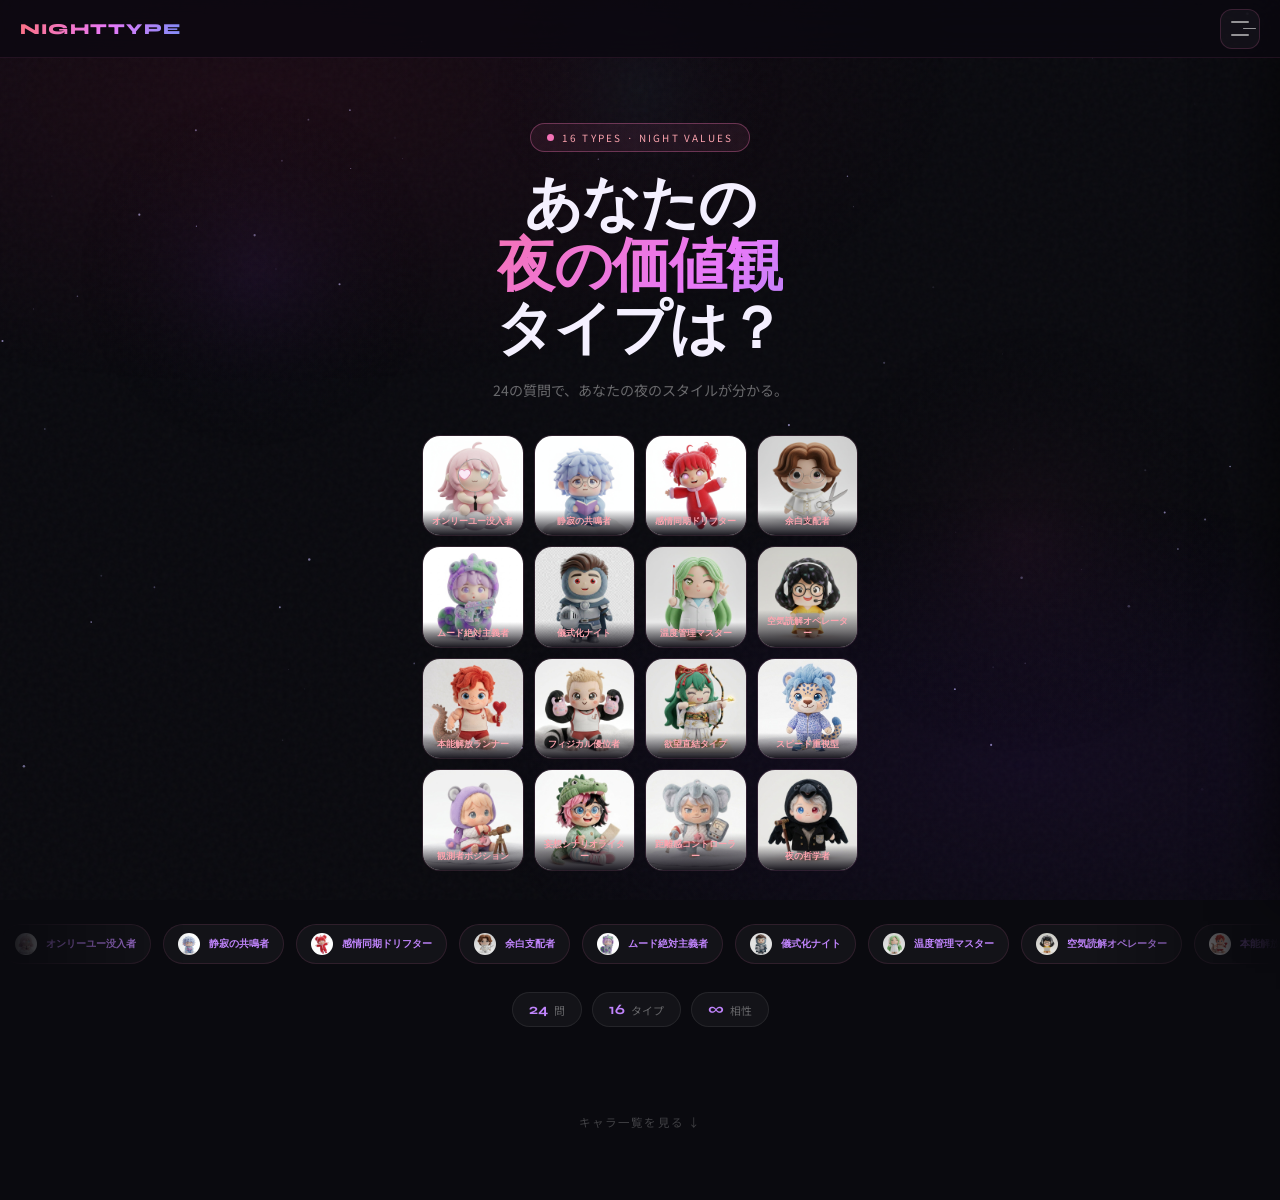
==== commit 4ef3270a: "Add CareerType syukatsu diagnostic app + fix index CTA button visibility - New syukatsu/index.html: " ====
--- a/index.html
+++ b/index.html
@@ -185,7 +185,6 @@
     .home-cta {
       padding:28px 20px 70px;
       display:flex;flex-direction:column;align-items:center;gap:14px;
-      opacity:0;animation:slideUp 0.7s cubic-bezier(0.4,0,0.2,1) 1.0s forwards;
     }
 
     /* スタット行 */
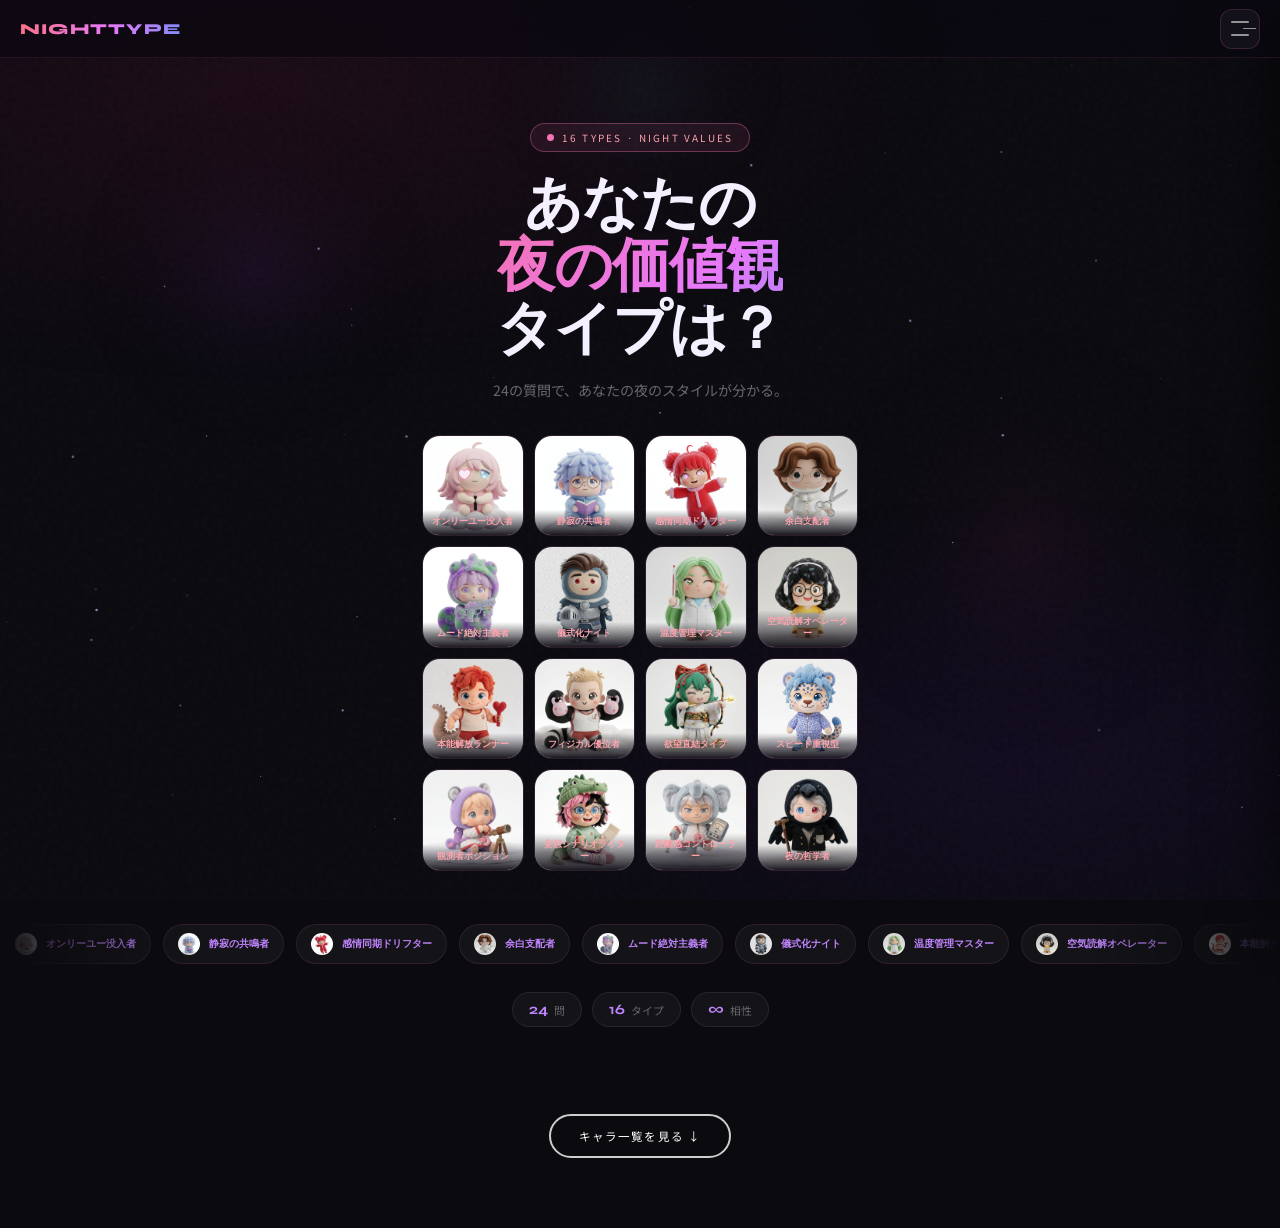
==== commit 8cf434d3: "fix: キャラ一覧ボタンを白アウトラインに変更して視認性を改善 - 「キャラ一覧を見る ↓」ボタンに白いボーダーを追加 - 暗い背景で溶け込まないようにスタイルを調整  https://claude" ====
--- a/index.html
+++ b/index.html
@@ -227,11 +227,19 @@
     }
 
     .sub-link {
-      font-size:0.72rem;color:rgba(255,255,255,0.22);
+      font-size:0.72rem;color:#ffffff;
       text-decoration:none;letter-spacing:0.1em;
-      transition:color 0.2s;
-    }
-    .sub-link:hover{ color:rgba(244,114,182,0.6); }
+      padding:12px 28px;border-radius:999px;
+      border:2px solid rgba(255,255,255,0.8);
+      background:transparent;
+      transition:all 0.3s ease;
+    }
+    .sub-link:hover{
+      color:#ffffff;
+      border-color:#ffffff;
+      background:rgba(255,255,255,0.1);
+      box-shadow:0 0 20px rgba(255,255,255,0.2);
+    }
 
     /* ── 流れるハート ── */
     #heartCanvas {
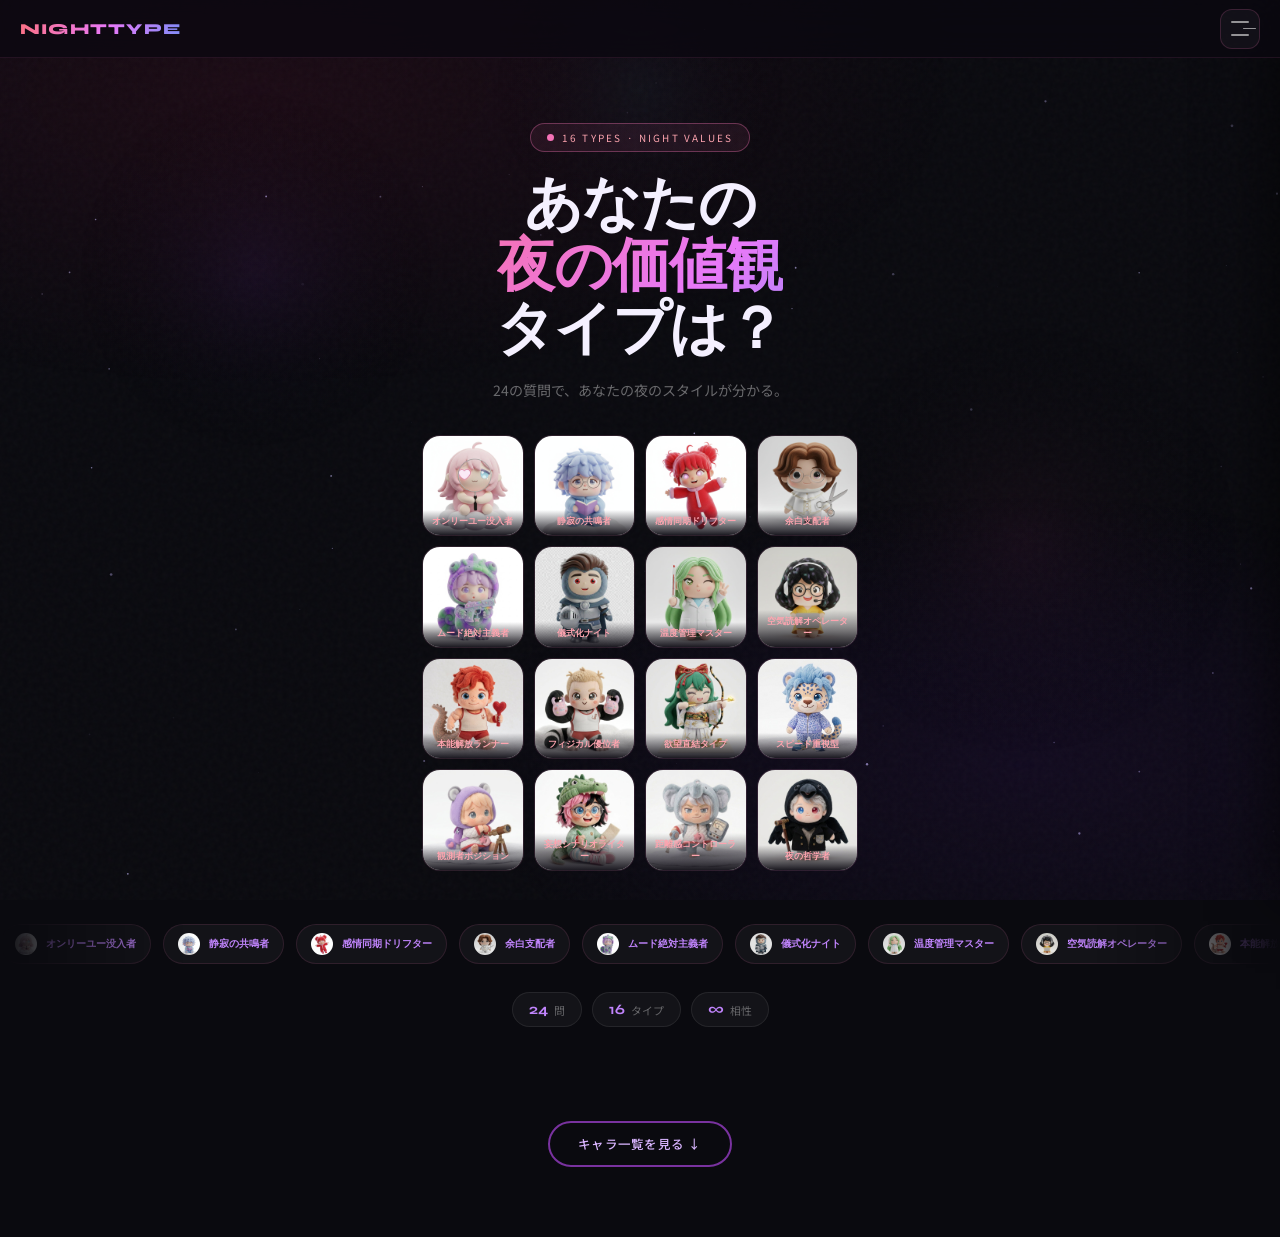
==== commit 1cd94758: "fix: CTAボタンを紫ピンクのテーマに合わせてスタイル改善 - 診断スタートボタン: #C44DFF→#FF6B9Dグラデーション、光る効果追加 - キャラ一覧ボタン: 薄紫の枠線と文字色に変更 " ====
--- a/index.html
+++ b/index.html
@@ -198,47 +198,50 @@
     }
     .stat-pill b { font-family:'Syne',sans-serif;color:#c084fc;font-size:0.9rem; }
 
-    /* メインCTAボタン */
+    /* メインCTAボタン - 診断スタート */
     .hero-btn {
       display:block;width:100%;max-width:340px;
-      padding:18px 40px;border-radius:999px;
-      background:linear-gradient(135deg,#be185d,#f472b6 45%,#c084fc 80%,#818cf8);
+      padding:20px 44px;border-radius:50px;
+      background:linear-gradient(135deg,#C44DFF 0%,#FF6B9D 100%);
       background-size:200% auto;
       color:#fff;font-family:'Syne',sans-serif;font-weight:800;
-      font-size:0.95rem;letter-spacing:0.08em;text-decoration:none;text-align:center;
-      box-shadow:0 8px 40px rgba(190,24,93,0.45),0 0 0 1px rgba(244,114,182,0.3) inset;
+      font-size:1.1rem;letter-spacing:0.08em;text-decoration:none;text-align:center;
+      box-shadow:0 0 25px rgba(196, 77, 255, 0.7),0 8px 32px rgba(196, 77, 255, 0.4);
       transition:all 0.3s ease;
       animation:btnGrad 5s linear infinite,heroBtnPulse 2.5s ease-in-out infinite;
       position:relative;overflow:hidden;
     }
     .hero-btn::before {
       content:'';position:absolute;inset:0;border-radius:inherit;
-      background:linear-gradient(135deg,rgba(255,255,255,0.18),transparent 50%);
+      background:linear-gradient(135deg,rgba(255,255,255,0.2),transparent 50%);
       pointer-events:none;
     }
     @keyframes btnGrad{ 0%{background-position:0%} 100%{background-position:200%} }
     @keyframes heroBtnPulse{
-      0%,100%{ box-shadow:0 8px 40px rgba(190,24,93,0.45),0 0 0 1px rgba(244,114,182,0.3) inset; }
-      50%    { box-shadow:0 12px 55px rgba(190,24,93,0.65),0 0 0 1px rgba(244,114,182,0.5) inset,0 0 40px rgba(192,132,252,0.2); }
+      0%,100%{ box-shadow:0 0 25px rgba(196, 77, 255, 0.7),0 8px 32px rgba(196, 77, 255, 0.4); }
+      50%    { box-shadow:0 0 40px rgba(196, 77, 255, 0.9),0 12px 45px rgba(255, 107, 157, 0.5); }
     }
     .hero-btn:hover {
-      transform:translateY(-4px) scale(1.02);
-      box-shadow:0 18px 60px rgba(190,24,93,0.65),0 0 60px rgba(192,132,252,0.25);
-    }
-
+      transform:translateY(-4px) scale(1.05);
+      box-shadow:0 0 50px rgba(196, 77, 255, 1),0 20px 60px rgba(255, 107, 157, 0.6);
+      filter:brightness(1.1);
+    }
+
+    /* サブリンク - キャラ一覧を見る */
     .sub-link {
-      font-size:0.72rem;color:#ffffff;
+      font-size:0.78rem;color:#d8b4fe;
       text-decoration:none;letter-spacing:0.1em;
-      padding:12px 28px;border-radius:999px;
-      border:2px solid rgba(255,255,255,0.8);
+      padding:12px 28px;border-radius:50px;
+      border:2px solid rgba(196, 77, 255, 0.6);
       background:transparent;
       transition:all 0.3s ease;
+      font-weight:500;
     }
     .sub-link:hover{
-      color:#ffffff;
-      border-color:#ffffff;
-      background:rgba(255,255,255,0.1);
-      box-shadow:0 0 20px rgba(255,255,255,0.2);
+      color:#f0abfc;
+      border-color:rgba(196, 77, 255, 0.9);
+      background:rgba(196, 77, 255, 0.15);
+      box-shadow:0 0 20px rgba(196, 77, 255, 0.3);
     }
 
     /* ── 流れるハート ── */
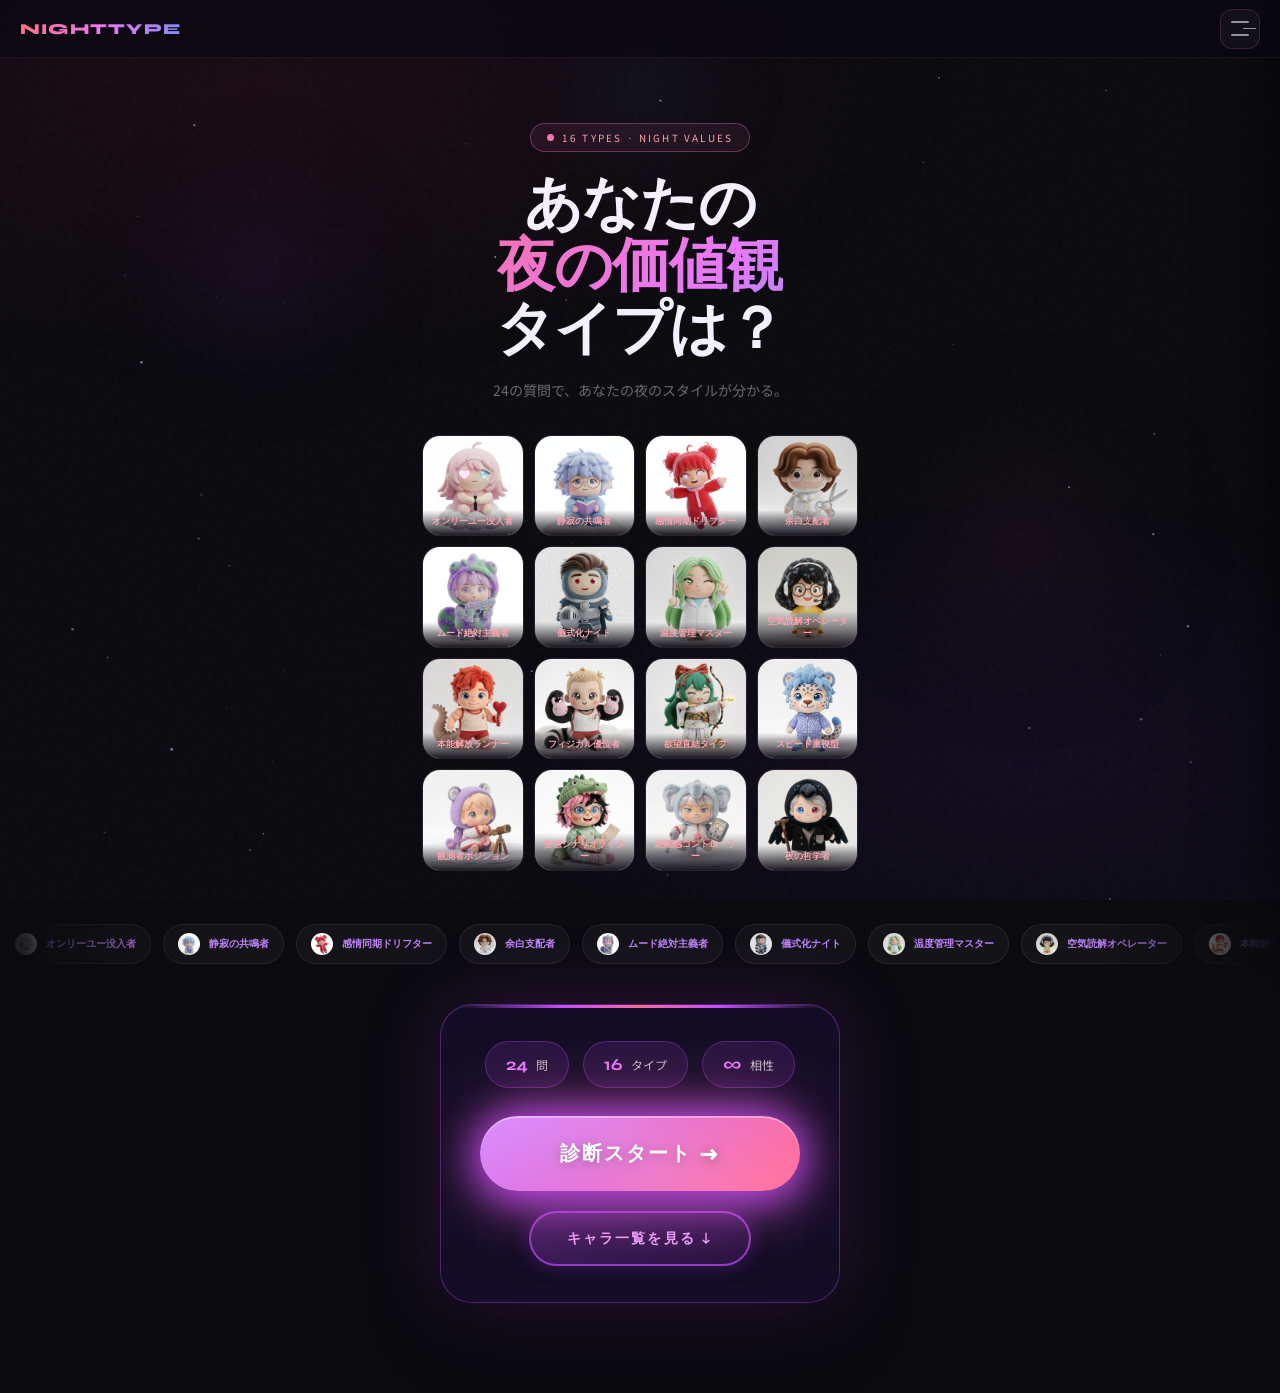
==== commit fef66588: "CTAセクションの視認性を大幅に向上 - 診断スタートボタン: より大きく、強いグロー効果、パルスアニメーション強化 - キャラ一覧リンク: 背景色追加、ボーダー強調、ホバー効果改善 - CTAカード" ====
--- a/index.html
+++ b/index.html
@@ -181,67 +181,129 @@
     .mq-chip img { width:22px;height:22px;border-radius:50%;object-fit:cover; }
     .mq-chip span { font-family:'Syne',sans-serif;font-size:0.62rem;color:#c084fc;font-weight:700; }
 
-    /* ── CTA ── */
+    /* ── CTA セクション（視認性向上版） ── */
     .home-cta {
-      padding:28px 20px 70px;
-      display:flex;flex-direction:column;align-items:center;gap:14px;
+      padding:40px 20px 90px;
+      display:flex;flex-direction:column;align-items:center;gap:20px;
+      position:relative;
+    }
+
+    /* CTAカード - グラスモーフィズム背景 */
+    .cta-card {
+      background:rgba(20, 15, 40, 0.9);
+      backdrop-filter:blur(24px);
+      border:1.5px solid rgba(196, 77, 255, 0.35);
+      border-radius:32px;
+      padding:36px 32px;
+      display:flex;flex-direction:column;align-items:center;gap:20px;
+      max-width:400px;
+      width:100%;
+      box-shadow:
+        0 0 80px rgba(196, 77, 255, 0.2),
+        0 25px 60px rgba(0, 0, 0, 0.5),
+        inset 0 1px 0 rgba(255, 255, 255, 0.08);
+      position:relative;
+      overflow:hidden;
+    }
+    .cta-card::before {
+      content:'';
+      position:absolute;
+      top:0;left:0;right:0;
+      height:3px;
+      background:linear-gradient(90deg, transparent 5%, #C44DFF 30%, #FF6B9D 50%, #C44DFF 70%, transparent 95%);
     }
 
     /* スタット行 */
-    .stat-row { display:flex;gap:10px;margin-bottom:2px; }
+    .stat-row { display:flex;gap:14px;margin-bottom:8px; }
     .stat-pill {
-      padding:8px 16px;border-radius:999px;
-      background:rgba(255,255,255,0.04);
-      border:1px solid rgba(255,255,255,0.08);
-      font-size:0.68rem;color:rgba(255,255,255,0.35);
-      display:flex;align-items:center;gap:6px;
-    }
-    .stat-pill b { font-family:'Syne',sans-serif;color:#c084fc;font-size:0.9rem; }
-
-    /* メインCTAボタン - 診断スタート */
+      padding:12px 20px;border-radius:999px;
+      background:rgba(196, 77, 255, 0.12);
+      border:1px solid rgba(196, 77, 255, 0.3);
+      font-size:0.75rem;color:rgba(255,255,255,0.7);
+      display:flex;align-items:center;gap:8px;
+      transition:all 0.3s ease;
+    }
+    .stat-pill:hover {
+      background:rgba(196, 77, 255, 0.2);
+      border-color:rgba(196, 77, 255, 0.5);
+      transform:translateY(-2px);
+    }
+    .stat-pill b { font-family:'Syne',sans-serif;color:#e879f9;font-size:1.05rem;font-weight:700; }
+
+    /* メインCTAボタン - 診断スタート（超目立つ版） */
     .hero-btn {
-      display:block;width:100%;max-width:340px;
-      padding:20px 44px;border-radius:50px;
-      background:linear-gradient(135deg,#C44DFF 0%,#FF6B9D 100%);
+      display:block;width:100%;max-width:320px;
+      padding:24px 50px;border-radius:60px;
+      background:linear-gradient(135deg,#C44DFF 0%,#FF6B9D 50%,#C44DFF 100%);
       background-size:200% auto;
       color:#fff;font-family:'Syne',sans-serif;font-weight:800;
-      font-size:1.1rem;letter-spacing:0.08em;text-decoration:none;text-align:center;
-      box-shadow:0 0 25px rgba(196, 77, 255, 0.7),0 8px 32px rgba(196, 77, 255, 0.4);
-      transition:all 0.3s ease;
-      animation:btnGrad 5s linear infinite,heroBtnPulse 2.5s ease-in-out infinite;
+      font-size:1.25rem;letter-spacing:0.1em;text-decoration:none;text-align:center;
+      text-shadow:0 2px 12px rgba(0,0,0,0.4);
+      box-shadow:
+        0 0 40px rgba(196, 77, 255, 0.9),
+        0 0 80px rgba(255, 107, 157, 0.5),
+        0 12px 50px rgba(196, 77, 255, 0.6),
+        inset 0 2px 0 rgba(255,255,255,0.35);
+      transition:all 0.35s ease;
+      animation:btnGrad 4s linear infinite,heroBtnPulse 2s ease-in-out infinite;
       position:relative;overflow:hidden;
+      z-index:1;
     }
     .hero-btn::before {
       content:'';position:absolute;inset:0;border-radius:inherit;
-      background:linear-gradient(135deg,rgba(255,255,255,0.2),transparent 50%);
+      background:linear-gradient(135deg,rgba(255,255,255,0.35) 0%,transparent 50%);
+      pointer-events:none;
+    }
+    .hero-btn::after {
+      content:'';position:absolute;
+      top:-50%;left:-50%;width:200%;height:200%;
+      background:radial-gradient(circle,rgba(255,255,255,0.2) 0%,transparent 60%);
+      animation:btnShine 3s ease-in-out infinite;
       pointer-events:none;
     }
     @keyframes btnGrad{ 0%{background-position:0%} 100%{background-position:200%} }
     @keyframes heroBtnPulse{
-      0%,100%{ box-shadow:0 0 25px rgba(196, 77, 255, 0.7),0 8px 32px rgba(196, 77, 255, 0.4); }
-      50%    { box-shadow:0 0 40px rgba(196, 77, 255, 0.9),0 12px 45px rgba(255, 107, 157, 0.5); }
+      0%,100%{ box-shadow:0 0 40px rgba(196, 77, 255, 0.9),0 0 80px rgba(255, 107, 157, 0.5),0 12px 50px rgba(196, 77, 255, 0.6),inset 0 2px 0 rgba(255,255,255,0.35); }
+      50%    { box-shadow:0 0 60px rgba(196, 77, 255, 1),0 0 100px rgba(255, 107, 157, 0.7),0 18px 60px rgba(196, 77, 255, 0.8),inset 0 2px 0 rgba(255,255,255,0.35); }
+    }
+    @keyframes btnShine{
+      0%,100%{ transform:rotate(0deg); opacity:0.6; }
+      50%{ transform:rotate(180deg); opacity:0.9; }
     }
     .hero-btn:hover {
-      transform:translateY(-4px) scale(1.05);
-      box-shadow:0 0 50px rgba(196, 77, 255, 1),0 20px 60px rgba(255, 107, 157, 0.6);
-      filter:brightness(1.1);
-    }
-
-    /* サブリンク - キャラ一覧を見る */
+      transform:translateY(-6px) scale(1.08);
+      box-shadow:0 0 80px rgba(196, 77, 255, 1),0 0 120px rgba(255, 107, 157, 0.8),0 30px 80px rgba(196, 77, 255, 0.7);
+      filter:brightness(1.2);
+    }
+
+    /* サブリンク - キャラ一覧を見る（視認性向上版） */
     .sub-link {
-      font-size:0.78rem;color:#d8b4fe;
-      text-decoration:none;letter-spacing:0.1em;
-      padding:12px 28px;border-radius:50px;
-      border:2px solid rgba(196, 77, 255, 0.6);
-      background:transparent;
+      font-size:0.9rem;
+      color:#f0abfc;
+      text-decoration:none;
+      letter-spacing:0.14em;
+      padding:16px 36px;
+      border-radius:60px;
+      border:2.5px solid rgba(196, 77, 255, 0.7);
+      background:rgba(196, 77, 255, 0.12);
       transition:all 0.3s ease;
-      font-weight:500;
+      font-weight:700;
+      font-family:'Syne',sans-serif;
+      box-shadow:0 0 20px rgba(196, 77, 255, 0.25);
+      position:relative;
+      overflow:hidden;
+    }
+    .sub-link::before {
+      content:'';position:absolute;inset:0;
+      background:linear-gradient(135deg,rgba(196, 77, 255, 0.15),transparent);
+      pointer-events:none;
     }
     .sub-link:hover{
-      color:#f0abfc;
-      border-color:rgba(196, 77, 255, 0.9);
-      background:rgba(196, 77, 255, 0.15);
-      box-shadow:0 0 20px rgba(196, 77, 255, 0.3);
+      color:#fff;
+      border-color:#e879f9;
+      background:rgba(196, 77, 255, 0.3);
+      box-shadow:0 0 40px rgba(196, 77, 255, 0.6),0 0 60px rgba(255, 107, 157, 0.35);
+      transform:translateY(-3px) scale(1.03);
     }
 
     /* ── 流れるハート ── */
@@ -292,13 +354,15 @@
 
   <!-- CTA -->
   <div class="home-cta">
-    <div class="stat-row">
-      <div class="stat-pill"><b>24</b>問</div>
-      <div class="stat-pill"><b>16</b>タイプ</div>
-      <div class="stat-pill"><b>∞</b>相性</div>
+    <div class="cta-card">
+      <div class="stat-row">
+        <div class="stat-pill"><b>24</b>問</div>
+        <div class="stat-pill"><b>16</b>タイプ</div>
+        <div class="stat-pill"><b>∞</b>相性</div>
+      </div>
+      <a href="quiz.html" class="hero-btn">診断スタート →</a>
+      <a href="characters.html" class="sub-link">キャラ一覧を見る ↓</a>
     </div>
-    <a href="quiz.html" class="hero-btn">診断スタート →</a>
-    <a href="characters.html" class="sub-link">キャラ一覧を見る ↓</a>
   </div>
 </div>
 
--- a/style.css
+++ b/style.css
@@ -283,17 +283,46 @@
 }
 
 .hero-btn {
-  display: inline-block; padding: 16px 40px; border-radius: 999px;
-  background: linear-gradient(135deg, var(--purple), var(--pink));
-  color: #fff; font-family: 'Syne', sans-serif; font-weight: 700;
-  font-size: 0.9rem; letter-spacing: 0.08em; text-decoration: none;
-  box-shadow: 0 8px 32px rgba(124,58,237,0.45);
-  transition: all 0.25s ease;
-  opacity: 0; animation: popIn 0.6s ease 0.65s forwards;
+  display: inline-block; padding: 24px 50px; border-radius: 60px;
+  background: linear-gradient(135deg, #C44DFF 0%, #FF6B9D 50%, #C44DFF 100%);
+  background-size: 200% auto;
+  color: #fff; font-family: 'Syne', sans-serif; font-weight: 800;
+  font-size: 1.25rem; letter-spacing: 0.1em; text-decoration: none;
+  text-shadow: 0 2px 12px rgba(0,0,0,0.4);
+  box-shadow:
+    0 0 40px rgba(196, 77, 255, 0.9),
+    0 0 80px rgba(255, 107, 157, 0.5),
+    0 12px 50px rgba(196, 77, 255, 0.6),
+    inset 0 2px 0 rgba(255,255,255,0.35);
+  transition: all 0.35s ease;
+  animation: btnGradStyle 4s linear infinite, heroBtnPulseStyle 2s ease-in-out infinite;
+  position: relative; overflow: hidden;
+}
+.hero-btn::before {
+  content: ''; position: absolute; inset: 0; border-radius: inherit;
+  background: linear-gradient(135deg, rgba(255,255,255,0.35) 0%, transparent 50%);
+  pointer-events: none;
+}
+.hero-btn::after {
+  content: ''; position: absolute;
+  top: -50%; left: -50%; width: 200%; height: 200%;
+  background: radial-gradient(circle, rgba(255,255,255,0.2) 0%, transparent 60%);
+  animation: btnShineStyle 3s ease-in-out infinite;
+  pointer-events: none;
+}
+@keyframes btnGradStyle { 0% { background-position: 0%; } 100% { background-position: 200%; } }
+@keyframes heroBtnPulseStyle {
+  0%, 100% { box-shadow: 0 0 40px rgba(196, 77, 255, 0.9), 0 0 80px rgba(255, 107, 157, 0.5), 0 12px 50px rgba(196, 77, 255, 0.6), inset 0 2px 0 rgba(255,255,255,0.35); }
+  50% { box-shadow: 0 0 60px rgba(196, 77, 255, 1), 0 0 100px rgba(255, 107, 157, 0.7), 0 18px 60px rgba(196, 77, 255, 0.8), inset 0 2px 0 rgba(255,255,255,0.35); }
+}
+@keyframes btnShineStyle {
+  0%, 100% { transform: rotate(0deg); opacity: 0.6; }
+  50% { transform: rotate(180deg); opacity: 0.9; }
 }
 .hero-btn:hover {
-  transform: translateY(-3px);
-  box-shadow: 0 14px 40px rgba(124,58,237,0.6);
+  transform: translateY(-6px) scale(1.08);
+  box-shadow: 0 0 80px rgba(196, 77, 255, 1), 0 0 120px rgba(255, 107, 157, 0.8), 0 30px 80px rgba(196, 77, 255, 0.7);
+  filter: brightness(1.2);
 }
 
 .hero-cards {
